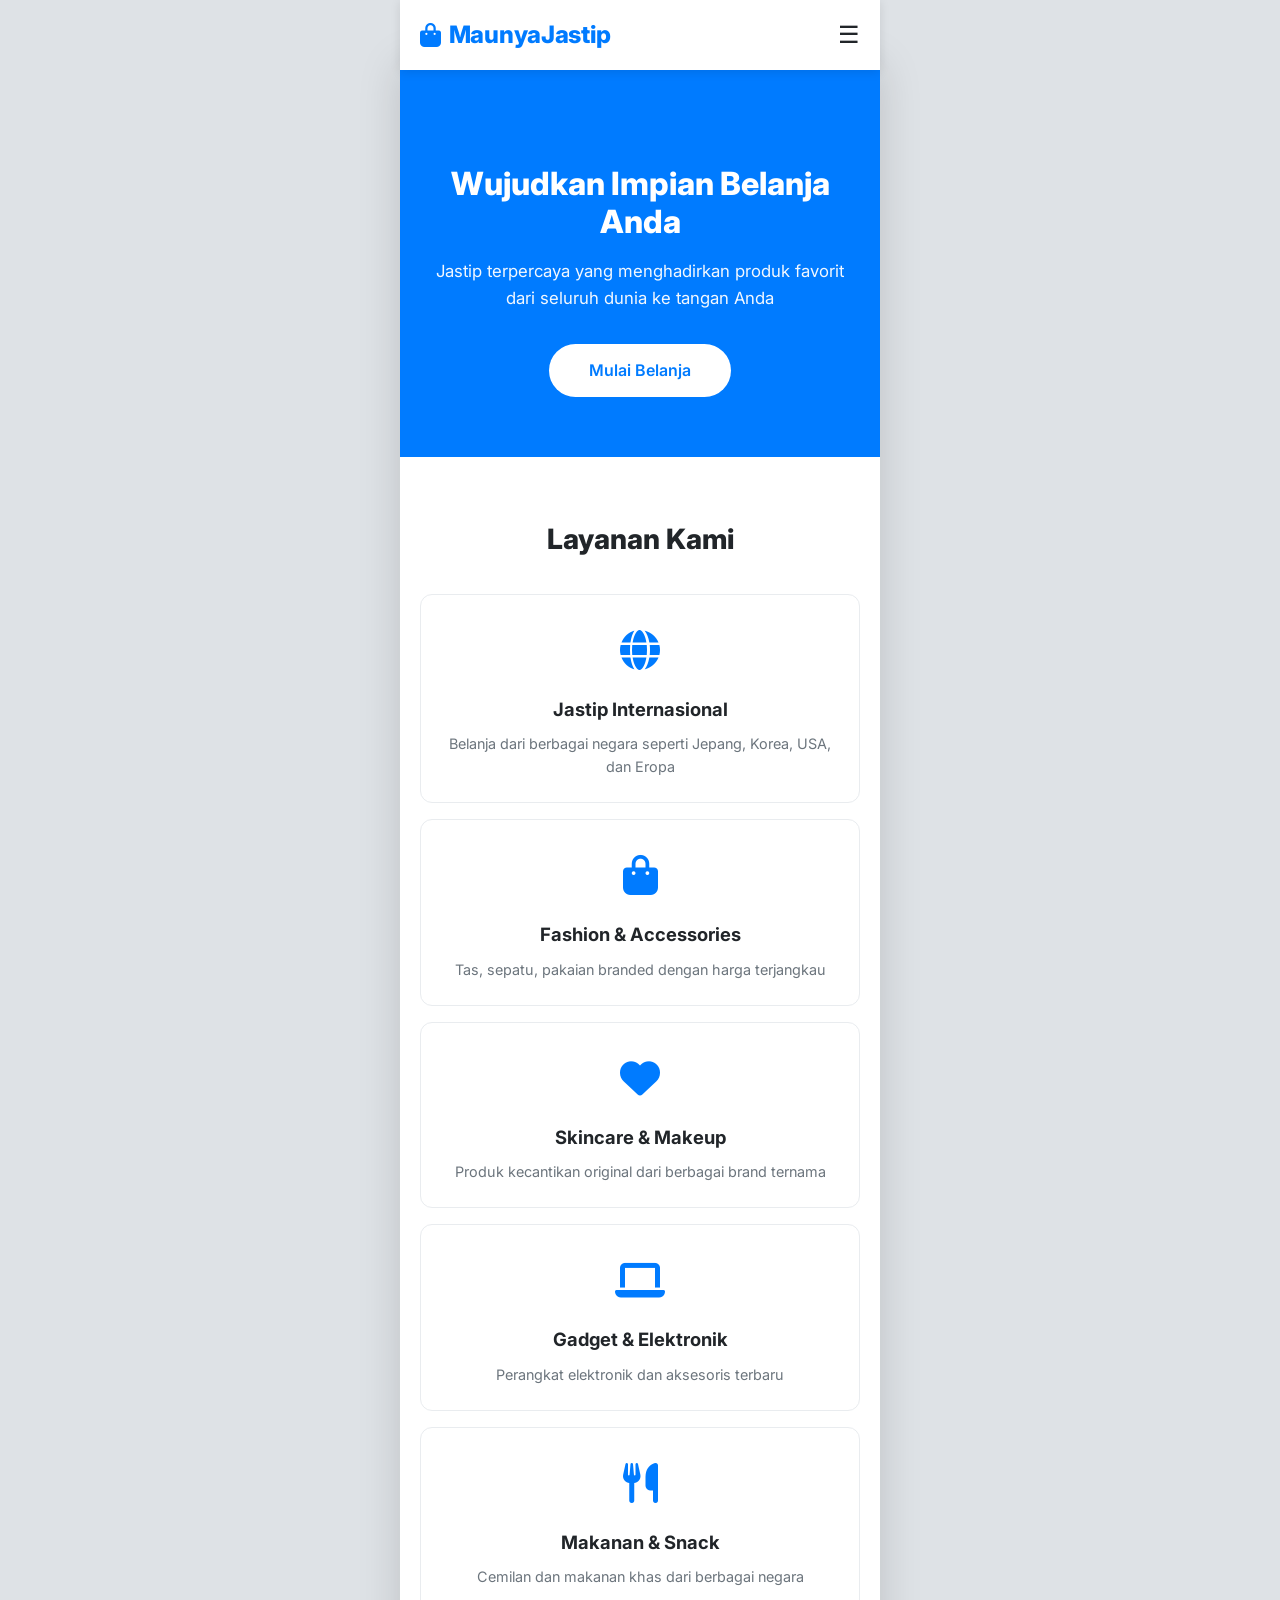
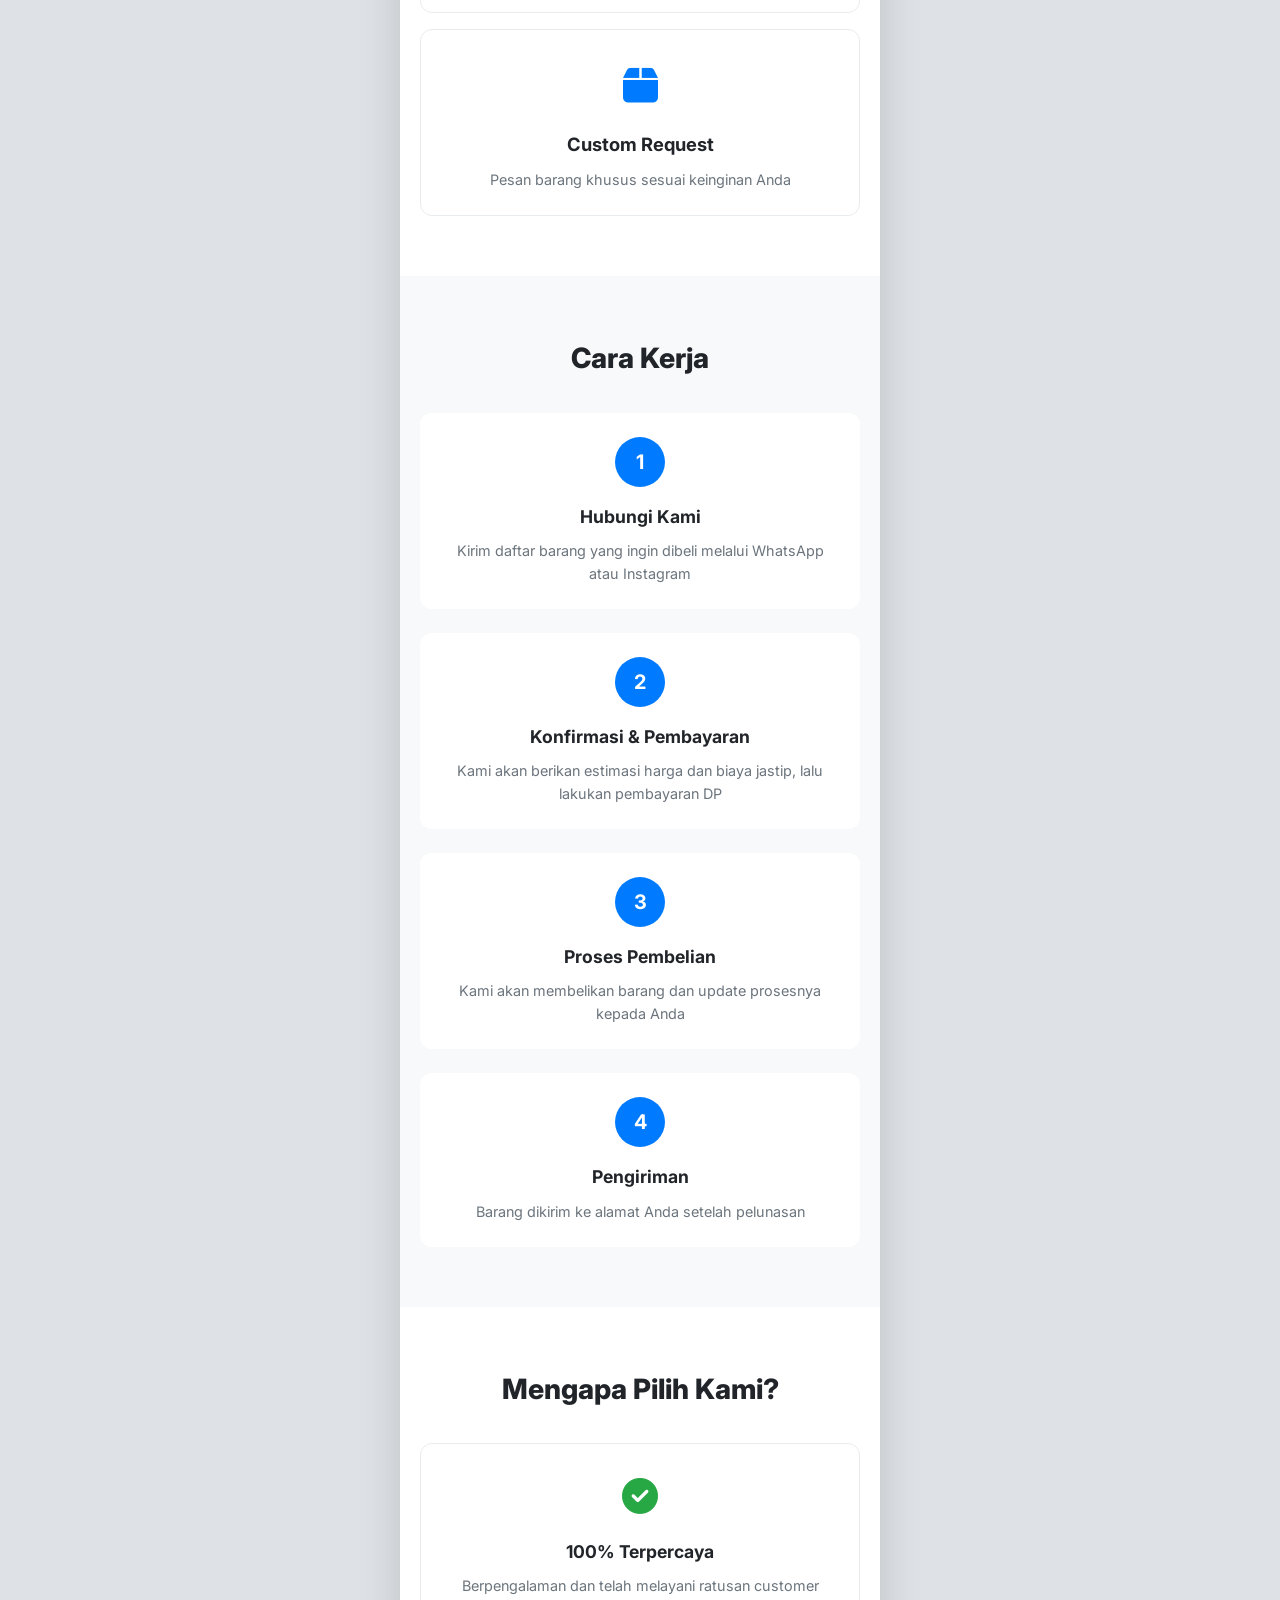
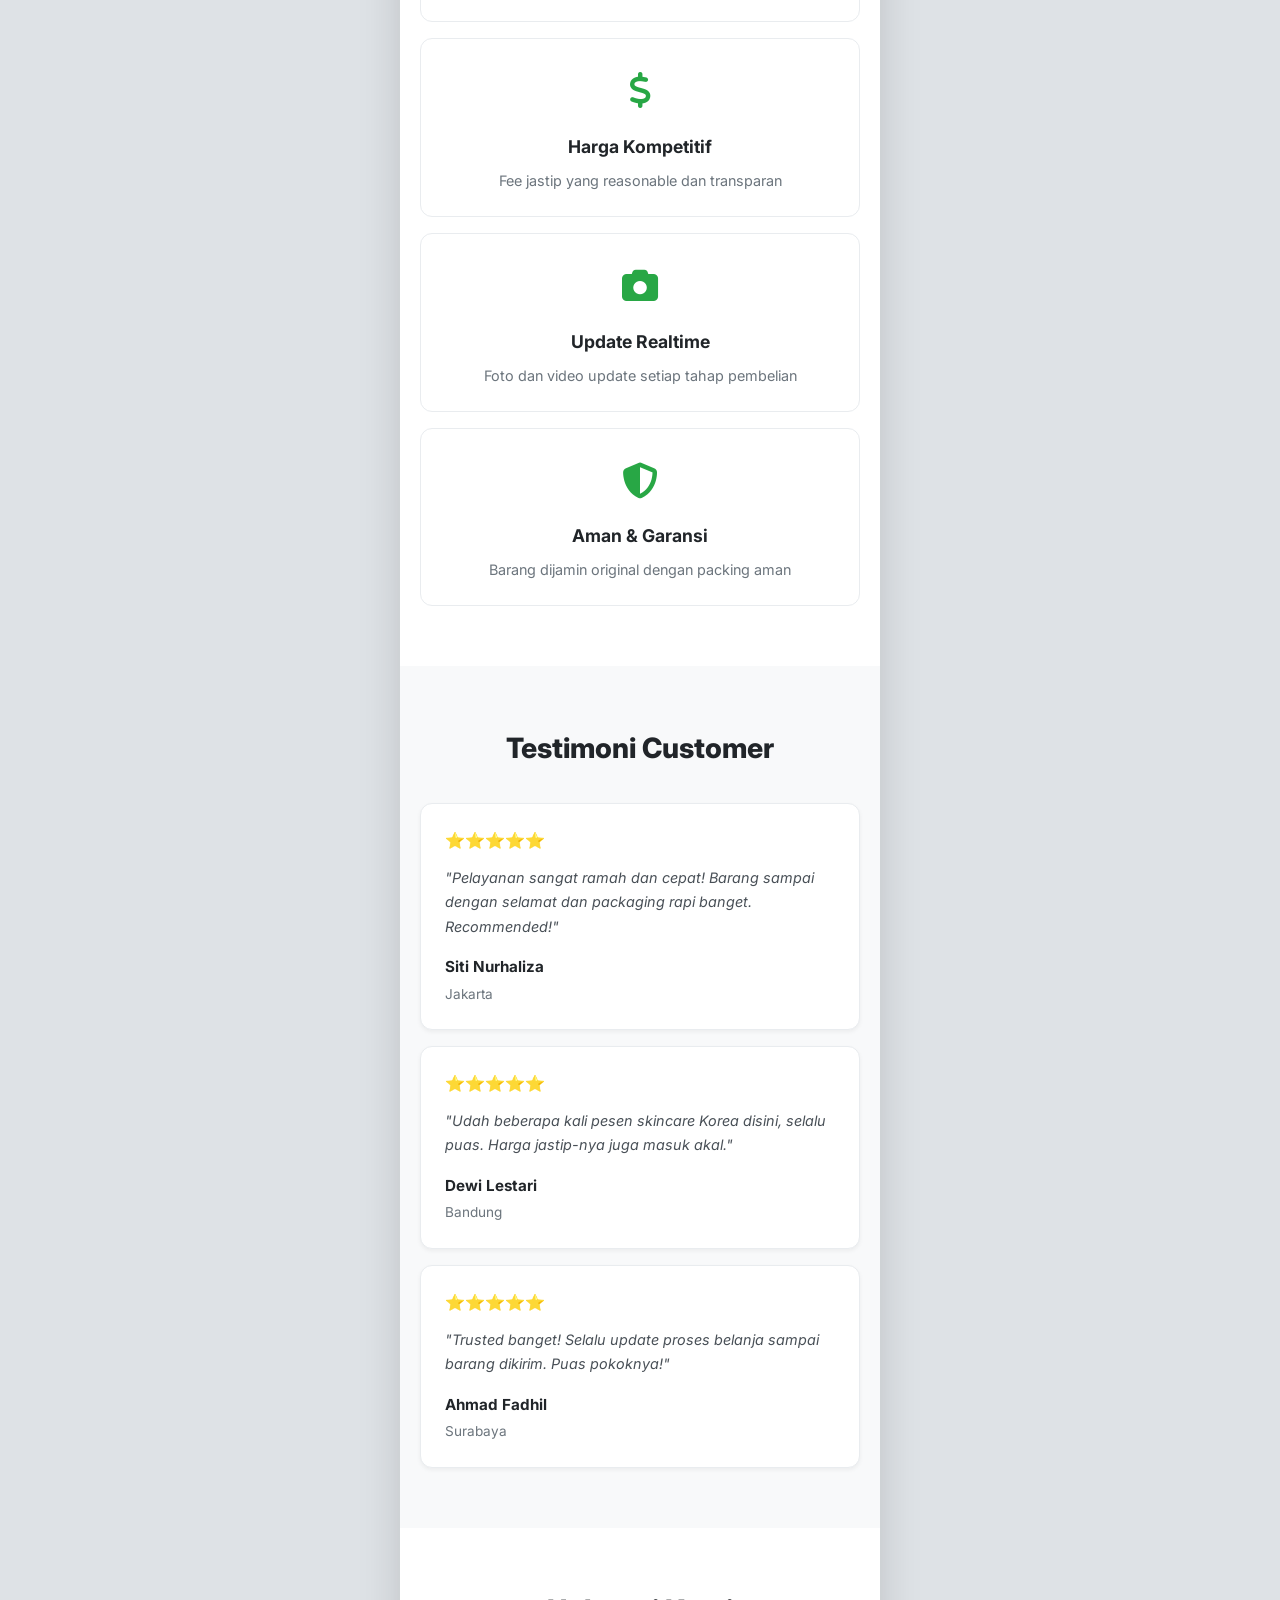
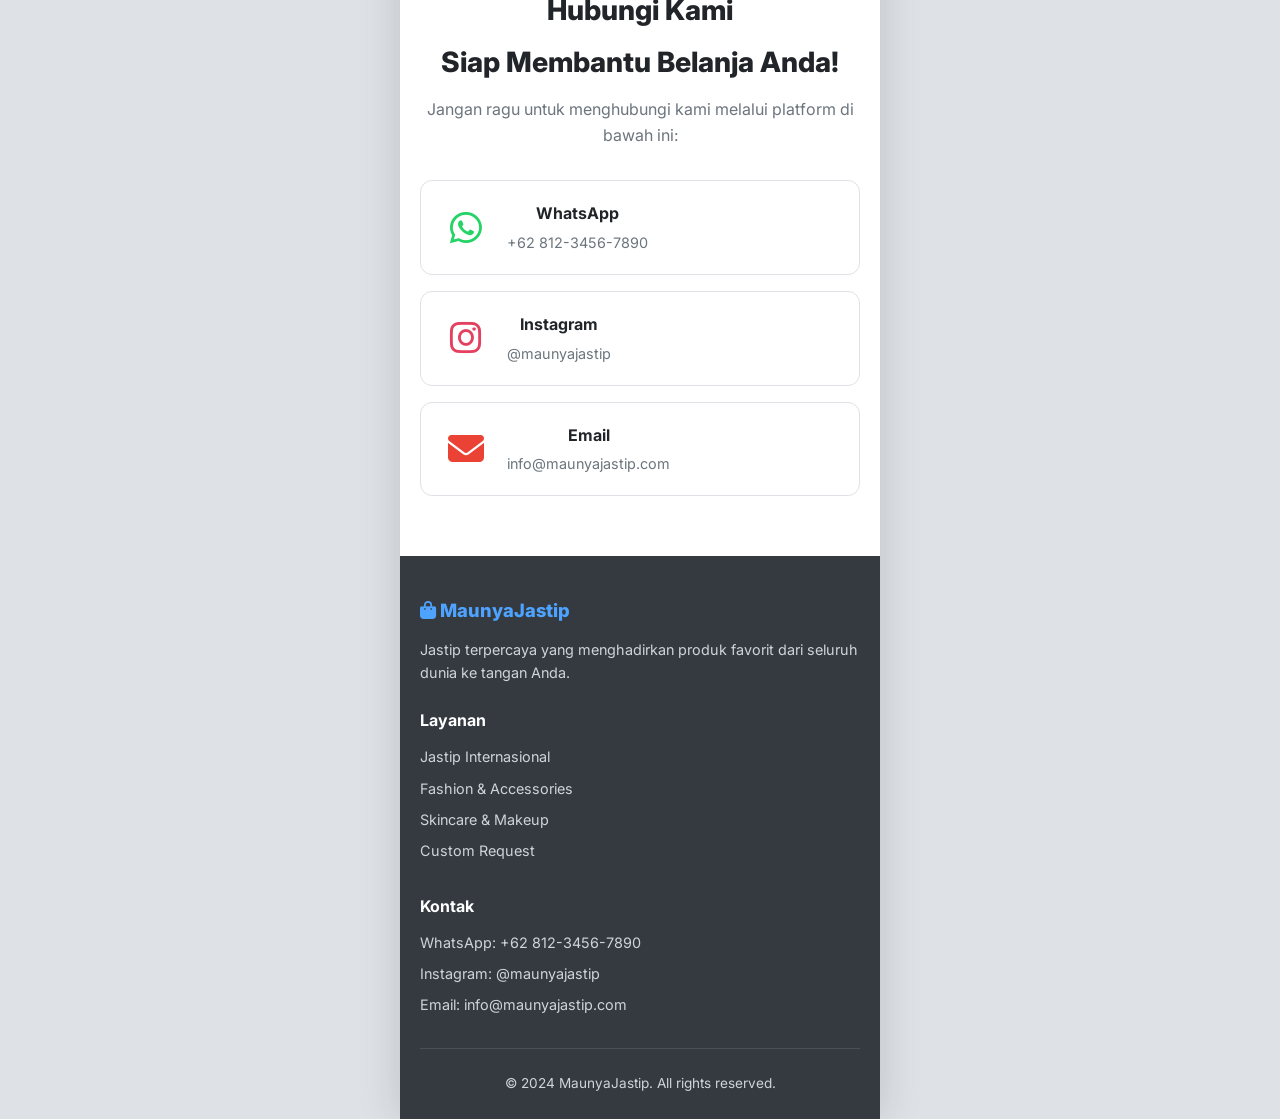
==== index.html @ d6d21805 "Add files via upload" ====
<!DOCTYPE html>
<html lang="id">
<head>
    <meta charset="UTF-8">
    <meta name="viewport" content="width=device-width, initial-scale=1.0">
    <meta name="description" content="Wujudkan Impian Belanja Anda - Jastip terpercaya dari seluruh dunia">
    <title>Jastip - Layanan Titip Belanja Terpercaya</title>
    <link rel="stylesheet" href="https://cdnjs.cloudflare.com/ajax/libs/font-awesome/6.4.0/css/all.min.css">
    <link rel="stylesheet" href="style.css">
</head>
<body>
    <div class="mobile-wrapper">
    <!-- Header -->
    <header>
        <nav class="navbar">
            <div class="container">
                <div class="logo">
                    <h1><i class="fas fa-shopping-bag"></i> MaunyaJastip</h1>
                </div>
                <ul class="nav-links">
                    <li><a href="#home">Beranda</a></li>
                    <li><a href="#layanan">Layanan</a></li>
                    <li><a href="#cara-kerja">Cara Kerja</a></li>
                    <li><a href="#testimoni">Testimoni</a></li>
                    <li><a href="#kontak">Kontak</a></li>
                </ul>
            </div>
        </nav>
    </header>

    <!-- Hero Section -->
    <section id="home" class="hero">
        <div class="container">
            <div class="hero-content">
                <h1>Wujudkan Impian Belanja Anda</h1>
                <p>Jastip terpercaya yang menghadirkan produk favorit dari seluruh dunia ke tangan Anda</p>
                <a href="#kontak" class="btn btn-primary">Mulai Belanja</a>
            </div>
        </div>
    </section>

    <!-- Layanan Section -->
    <section id="layanan" class="services">
        <div class="container">
            <h2 class="section-title">Layanan Kami</h2>
            <div class="service-grid">
                <div class="service-card">
                    <div class="icon"><i class="fas fa-globe"></i></div>
                    <h3>Jastip Internasional</h3>
                    <p>Belanja dari berbagai negara seperti Jepang, Korea, USA, dan Eropa</p>
                </div>
                <div class="service-card">
                    <div class="icon"><i class="fas fa-shopping-bag"></i></div>
                    <h3>Fashion & Accessories</h3>
                    <p>Tas, sepatu, pakaian branded dengan harga terjangkau</p>
                </div>
                <div class="service-card">
                    <div class="icon"><i class="fas fa-heart"></i></div>
                    <h3>Skincare & Makeup</h3>
                    <p>Produk kecantikan original dari berbagai brand ternama</p>
                </div>
                <div class="service-card">
                    <div class="icon"><i class="fas fa-laptop"></i></div>
                    <h3>Gadget & Elektronik</h3>
                    <p>Perangkat elektronik dan aksesoris terbaru</p>
                </div>
                <div class="service-card">
                    <div class="icon"><i class="fas fa-utensils"></i></div>
                    <h3>Makanan & Snack</h3>
                    <p>Cemilan dan makanan khas dari berbagai negara</p>
                </div>
                <div class="service-card">
                    <div class="icon"><i class="fas fa-box"></i></div>
                    <h3>Custom Request</h3>
                    <p>Pesan barang khusus sesuai keinginan Anda</p>
                </div>
            </div>
        </div>
    </section>

    <!-- Cara Kerja Section -->
    <section id="cara-kerja" class="how-it-works">
        <div class="container">
            <h2 class="section-title">Cara Kerja</h2>
            <div class="steps">
                <div class="step">
                    <div class="step-number">1</div>
                    <h3>Hubungi Kami</h3>
                    <p>Kirim daftar barang yang ingin dibeli melalui WhatsApp atau Instagram</p>
                </div>
                <div class="step">
                    <div class="step-number">2</div>
                    <h3>Konfirmasi & Pembayaran</h3>
                    <p>Kami akan berikan estimasi harga dan biaya jastip, lalu lakukan pembayaran DP</p>
                </div>
                <div class="step">
                    <div class="step-number">3</div>
                    <h3>Proses Pembelian</h3>
                    <p>Kami akan membelikan barang dan update prosesnya kepada Anda</p>
                </div>
                <div class="step">
                    <div class="step-number">4</div>
                    <h3>Pengiriman</h3>
                    <p>Barang dikirim ke alamat Anda setelah pelunasan</p>
                </div>
            </div>
        </div>
    </section>

    <!-- Keunggulan Section -->
    <section class="advantages">
        <div class="container">
            <h2 class="section-title">Mengapa Pilih Kami?</h2>
            <div class="advantage-grid">
                <div class="advantage-item">
                    <div class="icon"><i class="fas fa-check-circle"></i></div>
                    <h3>100% Terpercaya</h3>
                    <p>Berpengalaman dan telah melayani ratusan customer</p>
                </div>
                <div class="advantage-item">
                    <div class="icon"><i class="fas fa-dollar-sign"></i></div>
                    <h3>Harga Kompetitif</h3>
                    <p>Fee jastip yang reasonable dan transparan</p>
                </div>
                <div class="advantage-item">
                    <div class="icon"><i class="fas fa-camera"></i></div>
                    <h3>Update Realtime</h3>
                    <p>Foto dan video update setiap tahap pembelian</p>
                </div>
                <div class="advantage-item">
                    <div class="icon"><i class="fas fa-shield-alt"></i></div>
                    <h3>Aman & Garansi</h3>
                    <p>Barang dijamin original dengan packing aman</p>
                </div>
            </div>
        </div>
    </section>

    <!-- Testimoni Section -->
    <section id="testimoni" class="testimonials">
        <div class="container">
            <h2 class="section-title">Testimoni Customer</h2>
            <div class="testimonial-grid">
                <div class="testimonial-card">
                    <div class="stars">⭐⭐⭐⭐⭐</div>
                    <p>"Pelayanan sangat ramah dan cepat! Barang sampai dengan selamat dan packaging rapi banget. Recommended!"</p>
                    <div class="customer">
                        <strong>Siti Nurhaliza</strong>
                        <span>Jakarta</span>
                    </div>
                </div>
                <div class="testimonial-card">
                    <div class="stars">⭐⭐⭐⭐⭐</div>
                    <p>"Udah beberapa kali pesen skincare Korea disini, selalu puas. Harga jastip-nya juga masuk akal."</p>
                    <div class="customer">
                        <strong>Dewi Lestari</strong>
                        <span>Bandung</span>
                    </div>
                </div>
                <div class="testimonial-card">
                    <div class="stars">⭐⭐⭐⭐⭐</div>
                    <p>"Trusted banget! Selalu update proses belanja sampai barang dikirim. Puas pokoknya!"</p>
                    <div class="customer">
                        <strong>Ahmad Fadhil</strong>
                        <span>Surabaya</span>
                    </div>
                </div>
            </div>
        </div>
    </section>

    <!-- Kontak Section -->
    <section id="kontak" class="contact">
        <div class="container">
            <h2 class="section-title">Hubungi Kami</h2>
            <div class="contact-content">
                <div class="contact-info">
                    <h3>Siap Membantu Belanja Anda!</h3>
                    <p>Jangan ragu untuk menghubungi kami melalui platform di bawah ini:</p>
                    <div class="contact-methods">
                        <a href="https://wa.me/6281234567890" class="contact-btn whatsapp" target="_blank">
                            <span class="icon"><i class="fab fa-whatsapp"></i></span>
                            <div>
                                <strong>WhatsApp</strong>
                                <p>+62 812-3456-7890</p>
                            </div>
                        </a>
                        <a href="https://instagram.com/maunyajastip" class="contact-btn instagram" target="_blank">
                            <span class="icon"><i class="fab fa-instagram"></i></span>
                            <div>
                                <strong>Instagram</strong>
                                <p>@maunyajastip</p>
                            </div>
                        </a>
                        <a href="mailto:info@maunyajastip.com" class="contact-btn email">
                            <span class="icon"><i class="fas fa-envelope"></i></span>
                            <div>
                                <strong>Email</strong>
                                <p>info@maunyajastip.com</p>
                            </div>
                        </a>
                    </div>
                </div>
            </div>
        </div>
    </section>

    <!-- Footer -->
    <footer>
        <div class="container">
            <div class="footer-content">
                <div class="footer-section">
                    <h3><i class="fas fa-shopping-bag"></i> MaunyaJastip</h3>
                    <p>Jastip terpercaya yang menghadirkan produk favorit dari seluruh dunia ke tangan Anda.</p>
                </div>
                <div class="footer-section">
                    <h4>Layanan</h4>
                    <ul>
                        <li>Jastip Internasional</li>
                        <li>Fashion & Accessories</li>
                        <li>Skincare & Makeup</li>
                        <li>Custom Request</li>
                    </ul>
                </div>
                <div class="footer-section">
                    <h4>Kontak</h4>
                    <ul>
                        <li>WhatsApp: +62 812-3456-7890</li>
                        <li>Instagram: @maunyajastip</li>
                        <li>Email: info@maunyajastip.com</li>
                    </ul>
                </div>
            </div>
            <div class="footer-bottom">
                <p>&copy; 2024 MaunyaJastip. All rights reserved.</p>
            </div>
        </div>
    </footer>

    </div><!-- End mobile-wrapper -->
    
    <script src="script.js"></script>
</body>
</html>
---- style.css ----
@import url('https://fonts.googleapis.com/css2?family=Inter:wght@400;500;600;700;800&display=swap');

* {
    margin: 0;
    padding: 0;
    box-sizing: border-box;
}

:root {
    --primary-color: #007bff;
    --primary-dark: #0056b3;
    --primary-light: #4da3ff;
    --secondary-color: #28a745;
    --accent-orange: #fd7e14;
    --accent-purple: #6f42c1;
    --dark-color: #212529;
    --dark-light: #495057;
    --light-color: #f8f9fa;
    --white: #ffffff;
    --gray-100: #f8f9fa;
    --gray-200: #e9ecef;
    --gray-300: #dee2e6;
    --gray-400: #ced4da;
    --gray-600: #6c757d;
    --gray-700: #495057;
    --gray-800: #343a40;
    --border-radius: 12px;
    --border-radius-lg: 16px;
    --shadow-sm: 0 2px 4px rgba(0, 0, 0, 0.05);
    --shadow-md: 0 4px 8px rgba(0, 0, 0, 0.08);
    --shadow-lg: 0 8px 16px rgba(0, 0, 0, 0.1);
    --mobile-max-width: 480px;
}

body {
    font-family: 'Inter', -apple-system, BlinkMacSystemFont, 'Segoe UI', sans-serif;
    line-height: 1.6;
    color: var(--dark-color);
    background: var(--gray-200);
    overflow-x: hidden;
}

/* Mobile-only container wrapper */
.mobile-wrapper {
    max-width: var(--mobile-max-width);
    margin: 0 auto;
    background: var(--white);
    min-height: 100vh;
    box-shadow: 0 0 30px rgba(0, 0, 0, 0.1);
}

.container {
    max-width: 100%;
    margin: 0 auto;
    padding: 0 20px;
}

/* Navbar */
.navbar {
    background: var(--white);
    box-shadow: 0 2px 8px rgba(0, 0, 0, 0.06);
    position: fixed;
    width: 100%;
    max-width: var(--mobile-max-width);
    top: 0;
    z-index: 1000;
    left: 50%;
    transform: translateX(-50%);
}

.navbar .container {
    display: flex;
    justify-content: space-between;
    align-items: center;
    padding: 1rem 20px;
}

.logo h1 {
    color: var(--primary-color);
    font-size: 1.5rem;
    font-weight: 800;
    letter-spacing: -0.3px;
    display: flex;
    align-items: center;
    gap: 0.5rem;
}

.logo i {
    color: var(--primary-color);
}

.nav-links {
    display: none;
}

/* Hero Section */
.hero {
    background: var(--primary-color);
    color: var(--white);
    padding: 100px 0 60px;
    text-align: center;
    margin-top: 65px;
}

.hero-content h1 {
    font-size: 2rem;
    font-weight: 800;
    margin-bottom: 1rem;
    line-height: 1.2;
    padding: 0 10px;
}

.hero-content p {
    font-size: 1.05rem;
    margin-bottom: 2rem;
    opacity: 0.95;
    font-weight: 400;
    padding: 0 10px;
}

.btn {
    display: inline-block;
    padding: 14px 40px;
    text-decoration: none;
    border-radius: 50px;
    font-weight: 600;
    font-size: 1rem;
    transition: all 0.2s ease;
}

.btn-primary {
    background: var(--white);
    color: var(--primary-color);
}

.btn-primary:hover {
    transform: translateY(-2px);
    box-shadow: 0 8px 20px rgba(0, 0, 0, 0.15);
}

/* Services Section */
.services {
    padding: 60px 0;
    background: var(--white);
}

.section-title {
    text-align: center;
    font-size: 1.75rem;
    font-weight: 800;
    margin-bottom: 0.5rem;
    color: var(--dark-color);
}

.service-grid {
    display: grid;
    grid-template-columns: 1fr;
    gap: 1rem;
    margin-top: 2rem;
}

.service-card {
    background: var(--white);
    padding: 1.5rem;
    border-radius: var(--border-radius);
    text-align: center;
    transition: all 0.2s ease;
    border: 1px solid var(--gray-200);
}

.service-card:active {
    transform: scale(0.98);
    box-shadow: var(--shadow-md);
}

.service-card .icon {
    font-size: 2.5rem;
    margin-bottom: 0.75rem;
    color: var(--primary-color);
}

.service-card h3 {
    color: var(--dark-color);
    margin-bottom: 0.5rem;
    font-size: 1.15rem;
    font-weight: 700;
}

.service-card p {
    color: var(--gray-600);
    line-height: 1.6;
    font-size: 0.9rem;
}

/* How It Works */
.how-it-works {
    padding: 60px 0;
    background: var(--gray-100);
}

.steps {
    display: grid;
    grid-template-columns: 1fr;
    gap: 1.5rem;
    margin-top: 2rem;
}

.step {
    text-align: center;
    padding: 1.5rem;
    background: var(--white);
    border-radius: var(--border-radius);
}

.step-number {
    width: 50px;
    height: 50px;
    background: var(--primary-color);
    color: var(--white);
    border-radius: 50%;
    display: flex;
    align-items: center;
    justify-content: center;
    font-size: 1.25rem;
    font-weight: 700;
    margin: 0 auto 1rem;
}

.step h3 {
    margin-bottom: 0.5rem;
    color: var(--dark-color);
    font-size: 1.1rem;
    font-weight: 700;
}

.step p {
    color: var(--gray-600);
    line-height: 1.6;
    font-size: 0.9rem;
}

/* Advantages */
.advantages {
    padding: 60px 0;
    background: var(--white);
}

.advantage-grid {
    display: grid;
    grid-template-columns: 1fr;
    gap: 1rem;
    margin-top: 2rem;
}

.advantage-item {
    background: var(--white);
    padding: 1.5rem;
    border-radius: var(--border-radius);
    text-align: center;
    border: 1px solid var(--gray-200);
    transition: all 0.2s ease;
}

.advantage-item:active {
    transform: scale(0.98);
}

.advantage-item .icon {
    font-size: 2.25rem;
    margin-bottom: 0.75rem;
    color: var(--secondary-color);
}

.advantage-item h3 {
    margin-bottom: 0.5rem;
    color: var(--dark-color);
    font-size: 1.1rem;
    font-weight: 700;
}

.advantage-item p {
    color: var(--gray-600);
    line-height: 1.6;
    font-size: 0.9rem;
}

/* Testimonials */
.testimonials {
    padding: 60px 0;
    background: var(--gray-100);
}

.testimonial-grid {
    display: grid;
    grid-template-columns: 1fr;
    gap: 1rem;
    margin-top: 2rem;
}

.testimonial-card {
    background: var(--white);
    padding: 1.5rem;
    border-radius: var(--border-radius);
    box-shadow: var(--shadow-sm);
    border: 1px solid var(--gray-200);
}

.testimonial-card .stars {
    font-size: 1rem;
    margin-bottom: 0.75rem;
    color: #ffc107;
}

.testimonial-card p {
    color: var(--gray-700);
    font-style: italic;
    margin-bottom: 1rem;
    line-height: 1.7;
    font-size: 0.9rem;
}

.customer {
    display: flex;
    flex-direction: column;
}

.customer strong {
    color: var(--dark-color);
    margin-bottom: 0.25rem;
    font-weight: 700;
    font-size: 0.95rem;
}

.customer span {
    color: var(--gray-600);
    font-size: 0.85rem;
}

/* Contact */
.contact {
    padding: 60px 0;
    background: var(--white);
}

.contact-content {
    max-width: 100%;
    margin: 0 auto;
    text-align: center;
}

.contact-info h3 {
    font-size: 1.75rem;
    margin-bottom: 0.75rem;
    color: var(--dark-color);
    font-weight: 800;
}

.contact-info p {
    color: var(--gray-600);
    margin-bottom: 2rem;
    font-size: 1rem;
}

.contact-methods {
    display: flex;
    flex-direction: column;
    gap: 1rem;
}

.contact-btn {
    display: flex;
    align-items: center;
    gap: 1rem;
    padding: 1.25rem;
    background: var(--white);
    border-radius: var(--border-radius);
    text-decoration: none;
    transition: all 0.2s ease;
    color: var(--dark-color);
    border: 1px solid var(--gray-300);
}

.contact-btn:active {
    transform: scale(0.98);
}

.contact-btn .icon {
    font-size: 2.25rem;
    width: 50px;
    display: flex;
    align-items: center;
    justify-content: center;
}

.contact-btn strong {
    display: block;
    font-size: 1rem;
    margin-bottom: 0.25rem;
    font-weight: 700;
}

.contact-btn p {
    margin: 0;
    color: var(--gray-600);
    font-size: 0.9rem;
}

.whatsapp .icon {
    color: #25D366;
}

.instagram .icon {
    color: #E4405F;
}

.email .icon {
    color: #ea4335;
}

/* Footer */
footer {
    background: var(--gray-800);
    color: var(--white);
    padding: 2.5rem 0 1.5rem;
}

.footer-content {
    display: grid;
    grid-template-columns: 1fr;
    gap: 1.5rem;
    margin-bottom: 1.5rem;
}

.footer-section h3 {
    color: var(--primary-light);
    margin-bottom: 0.75rem;
    font-weight: 800;
    font-size: 1.15rem;
}

.footer-section h4 {
    margin-bottom: 0.75rem;
    font-weight: 700;
    font-size: 1rem;
}

.footer-section p {
    color: var(--gray-400);
    line-height: 1.6;
    font-size: 0.9rem;
}

.footer-section ul {
    list-style: none;
}

.footer-section ul li {
    margin-bottom: 0.5rem;
    color: var(--gray-400);
    font-size: 0.9rem;
}

.footer-bottom {
    text-align: center;
    padding-top: 1.5rem;
    border-top: 1px solid var(--gray-700);
    color: var(--gray-400);
    font-size: 0.85rem;
}

/* Smooth Scrolling */
html {
    scroll-behavior: smooth;
}

/* Selection Color */
::selection {
    background: var(--primary-color);
    color: var(--white);
}

/* Desktop view - show empty sides */
@media (min-width: 481px) {
    body {
        background: var(--gray-300);
    }
    
    .mobile-wrapper {
        box-shadow: 0 0 40px rgba(0, 0, 0, 0.15);
    }
}
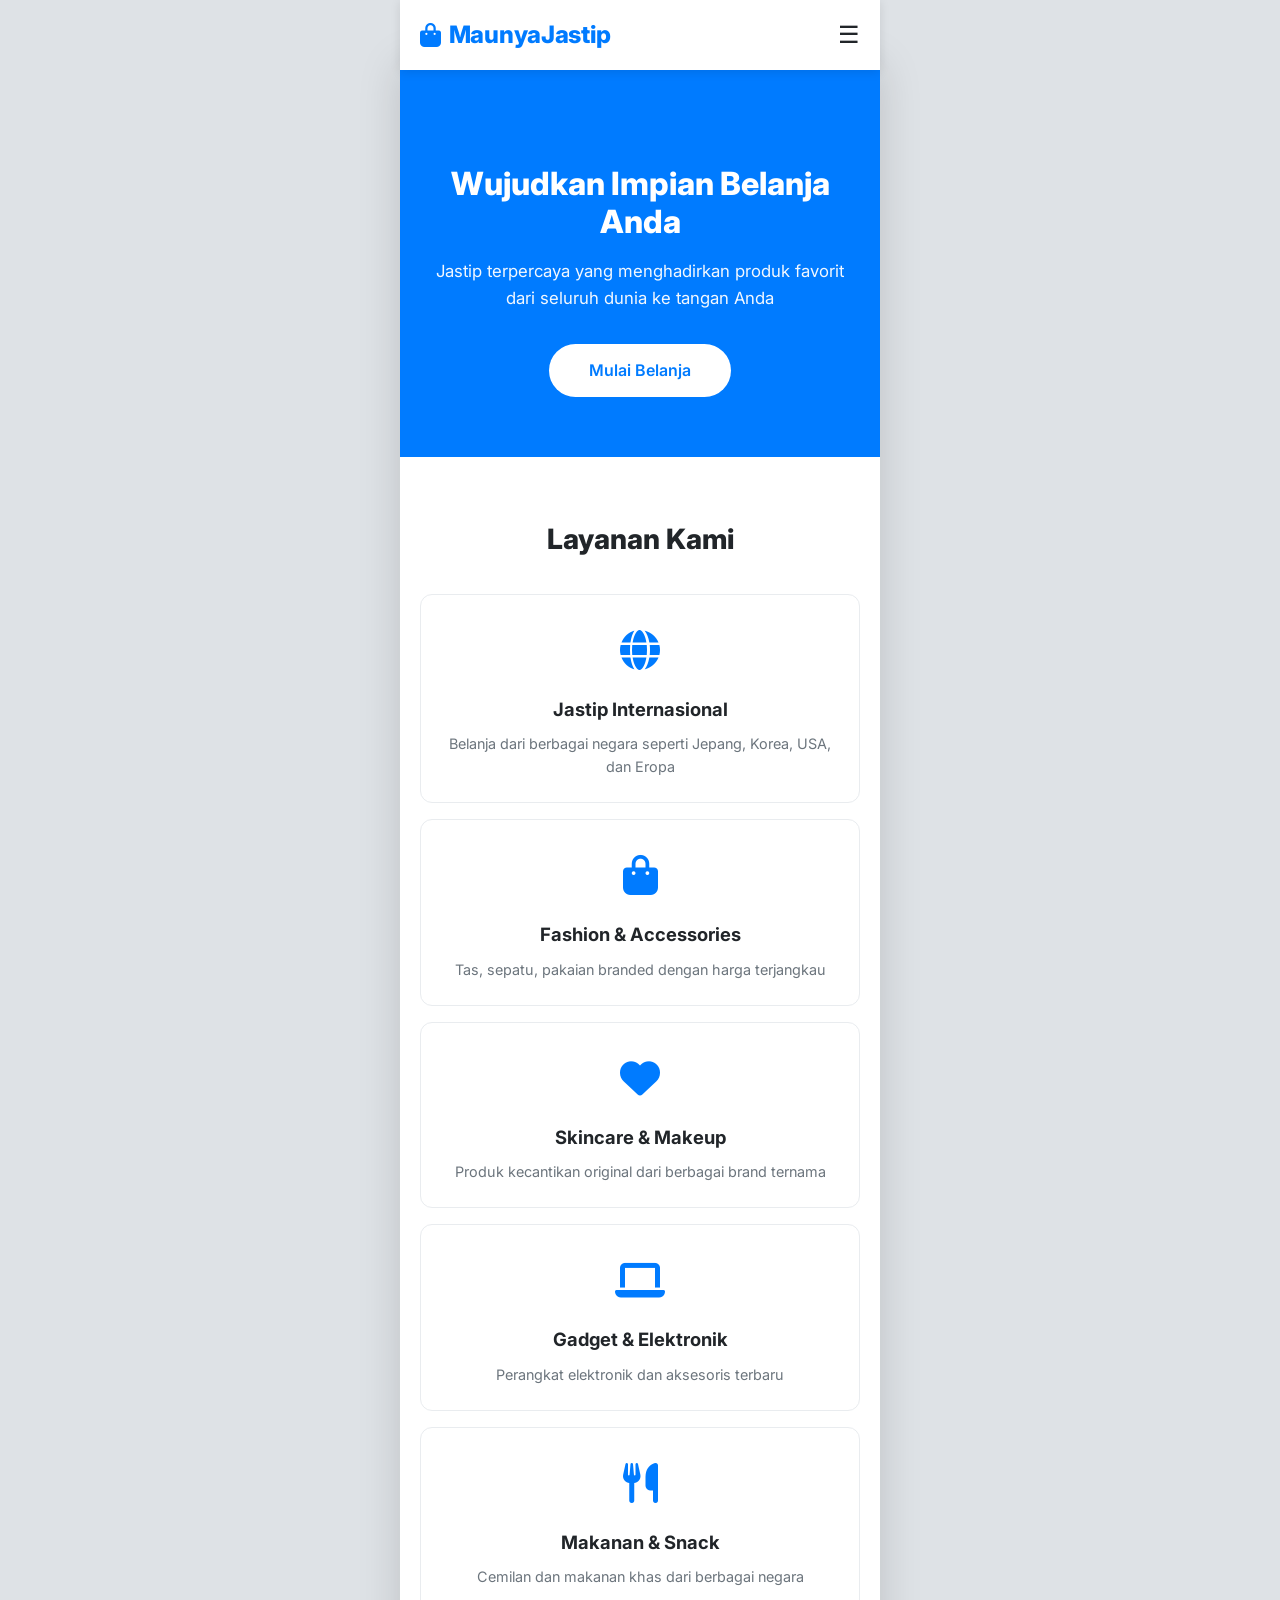
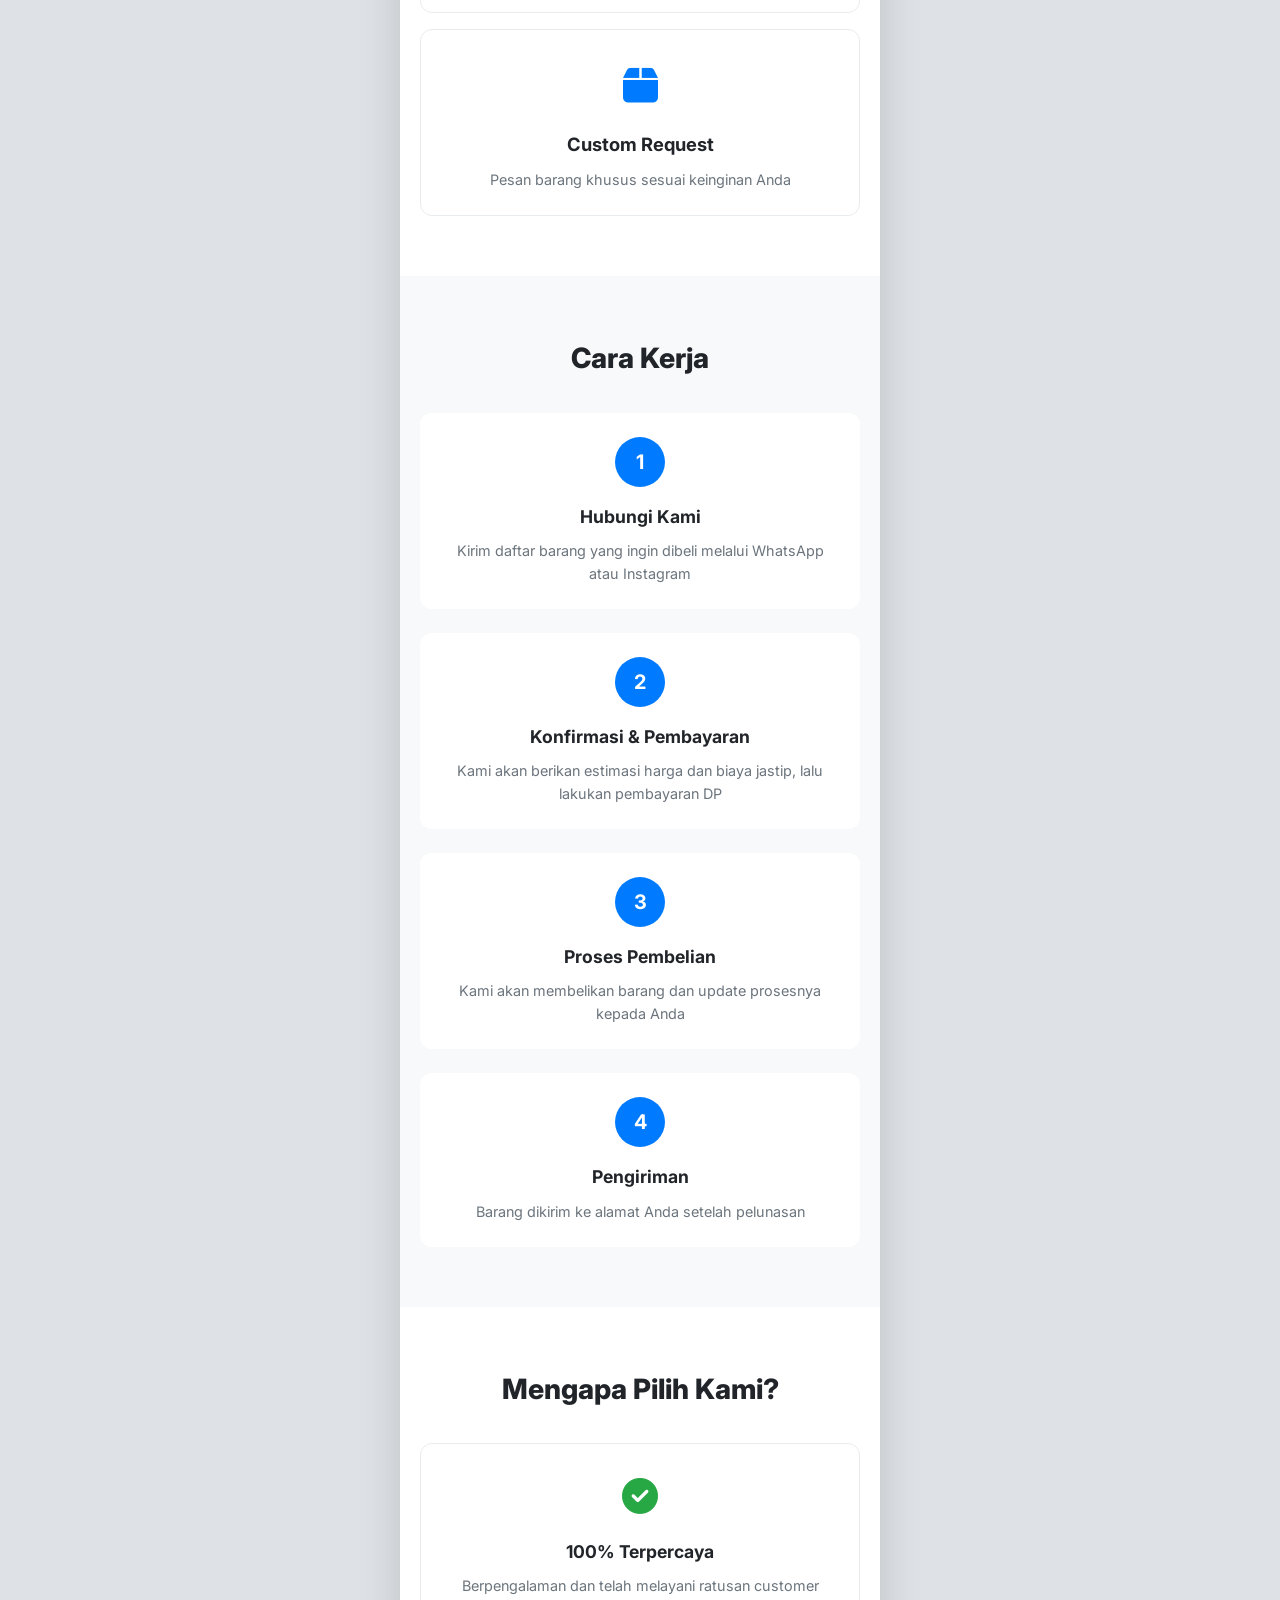
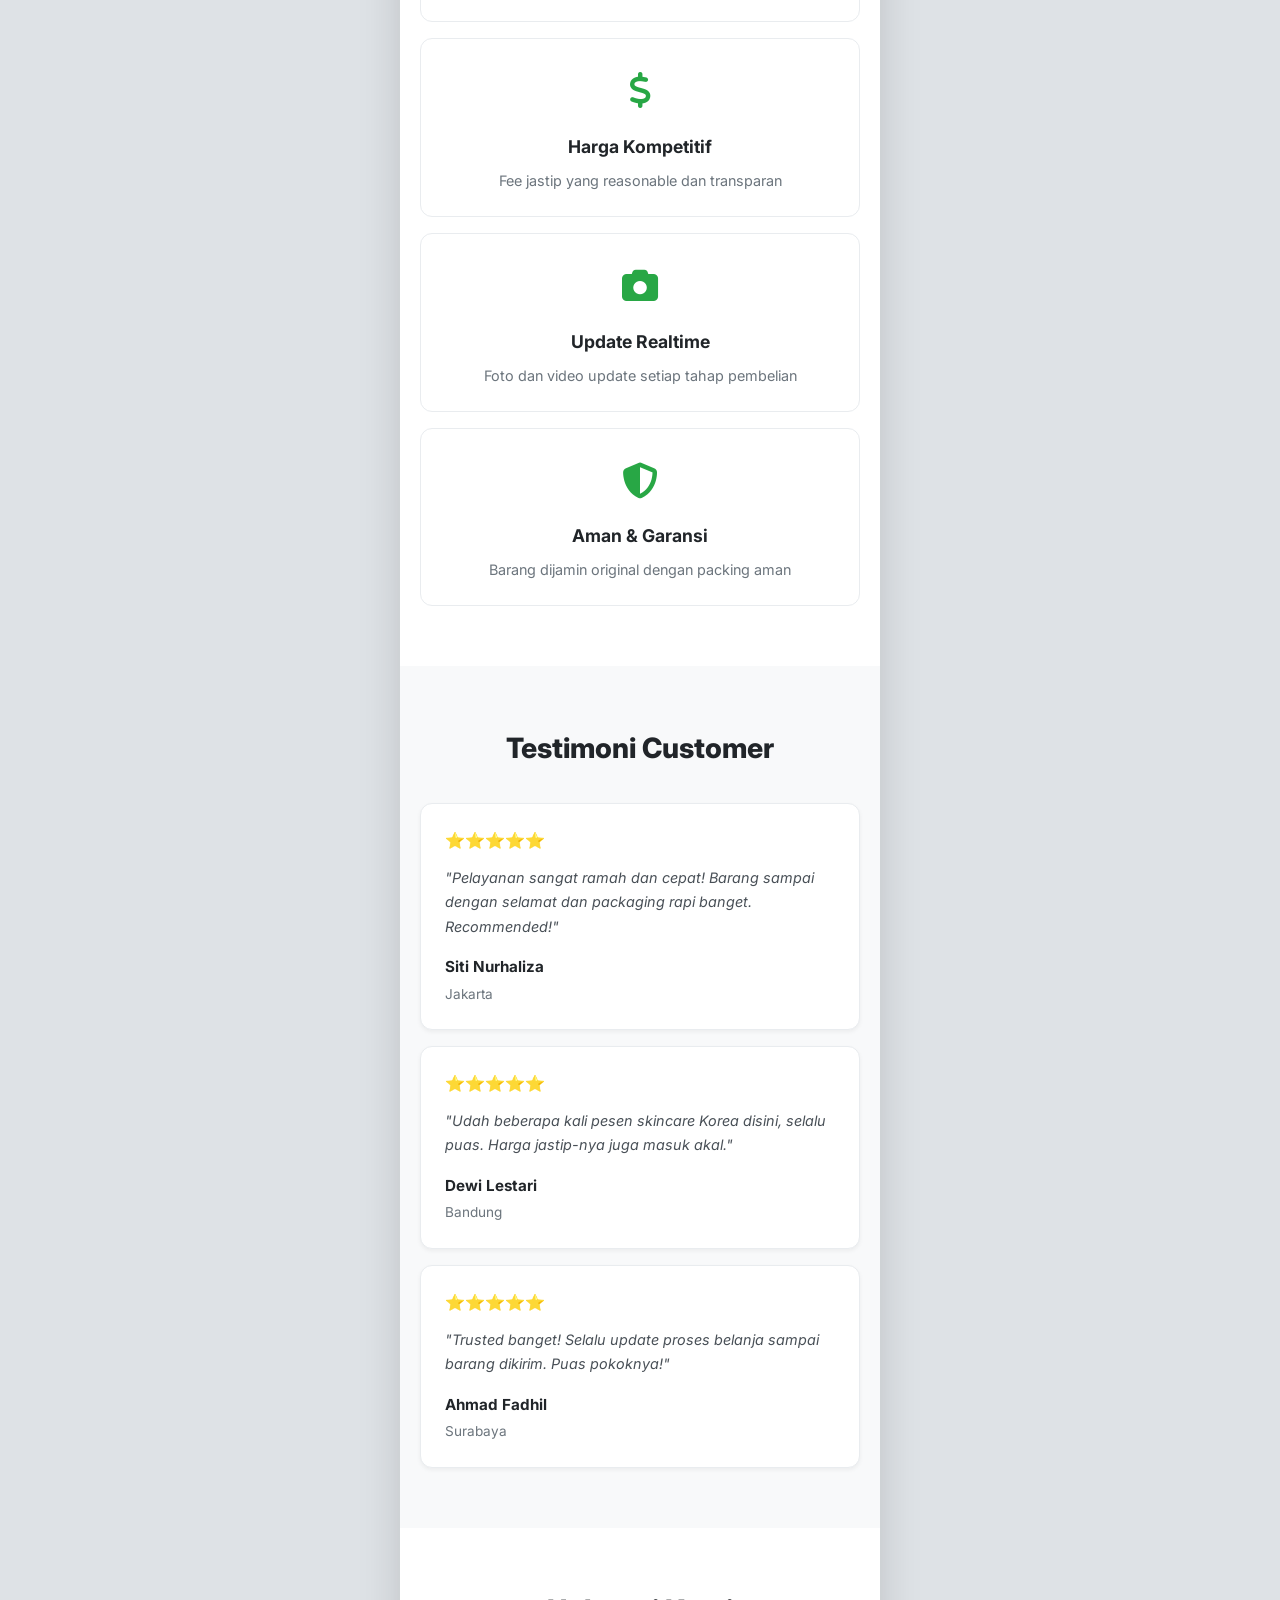
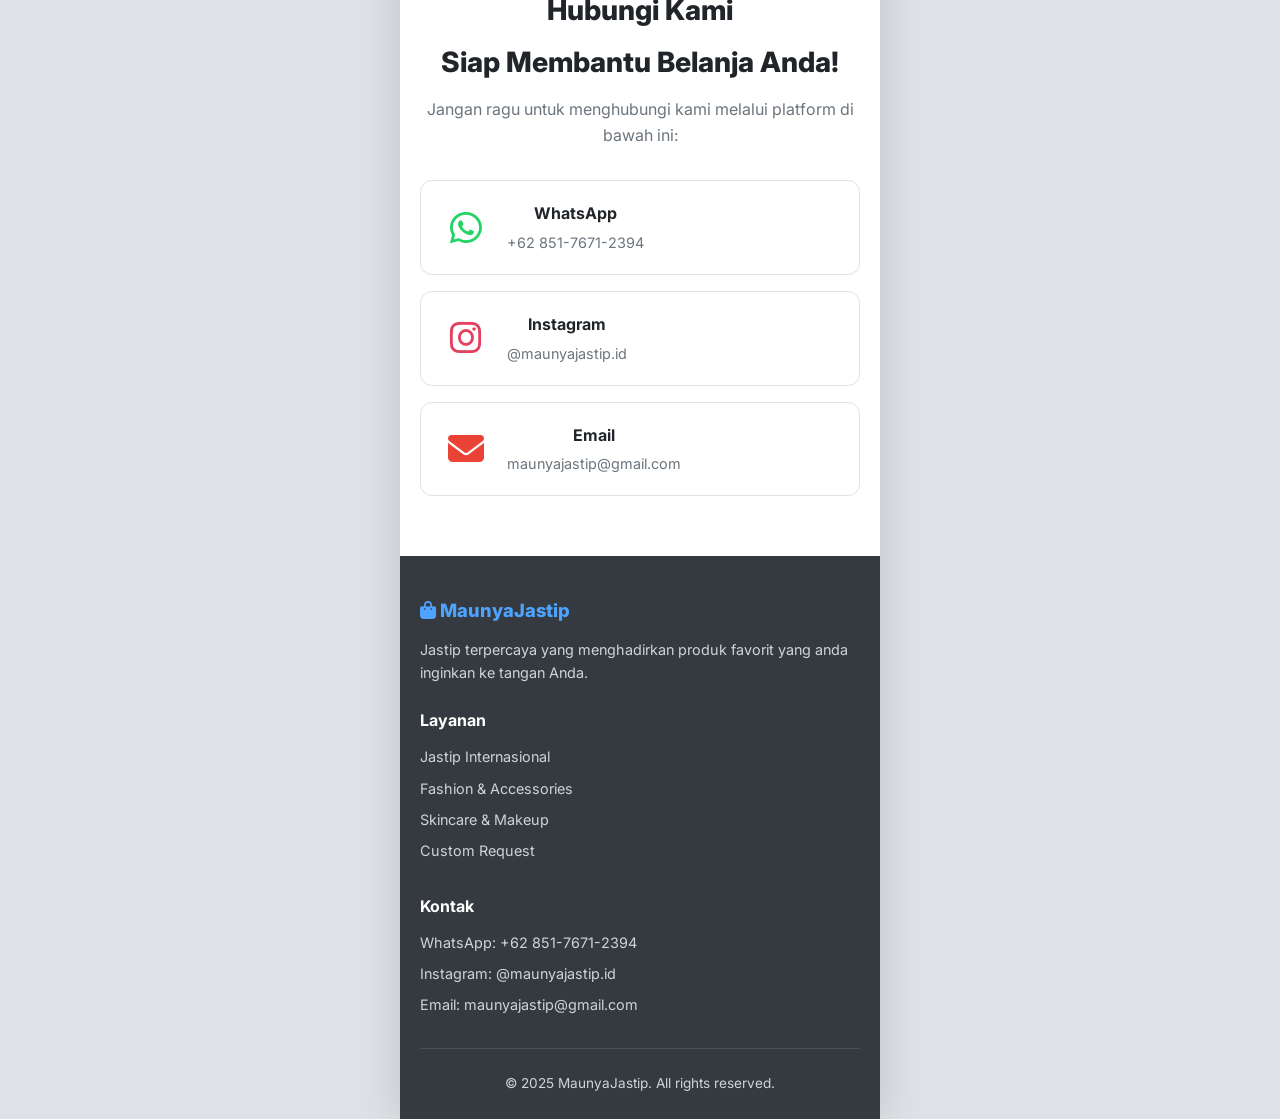
==== commit 160e8722: "Add files via upload" ====
--- a/index.html
+++ b/index.html
@@ -1,5 +1,6 @@
 <!DOCTYPE html>
 <html lang="id">
+
 <head>
     <meta charset="UTF-8">
     <meta name="viewport" content="width=device-width, initial-scale=1.0">
@@ -8,237 +9,242 @@
     <link rel="stylesheet" href="https://cdnjs.cloudflare.com/ajax/libs/font-awesome/6.4.0/css/all.min.css">
     <link rel="stylesheet" href="style.css">
 </head>
+
 <body>
     <div class="mobile-wrapper">
-    <!-- Header -->
-    <header>
-        <nav class="navbar">
-            <div class="container">
-                <div class="logo">
-                    <h1><i class="fas fa-shopping-bag"></i> MaunyaJastip</h1>
-                </div>
-                <ul class="nav-links">
-                    <li><a href="#home">Beranda</a></li>
-                    <li><a href="#layanan">Layanan</a></li>
-                    <li><a href="#cara-kerja">Cara Kerja</a></li>
-                    <li><a href="#testimoni">Testimoni</a></li>
-                    <li><a href="#kontak">Kontak</a></li>
-                </ul>
-            </div>
-        </nav>
-    </header>
-
-    <!-- Hero Section -->
-    <section id="home" class="hero">
-        <div class="container">
-            <div class="hero-content">
-                <h1>Wujudkan Impian Belanja Anda</h1>
-                <p>Jastip terpercaya yang menghadirkan produk favorit dari seluruh dunia ke tangan Anda</p>
-                <a href="#kontak" class="btn btn-primary">Mulai Belanja</a>
-            </div>
-        </div>
-    </section>
-
-    <!-- Layanan Section -->
-    <section id="layanan" class="services">
-        <div class="container">
-            <h2 class="section-title">Layanan Kami</h2>
-            <div class="service-grid">
-                <div class="service-card">
-                    <div class="icon"><i class="fas fa-globe"></i></div>
-                    <h3>Jastip Internasional</h3>
-                    <p>Belanja dari berbagai negara seperti Jepang, Korea, USA, dan Eropa</p>
-                </div>
-                <div class="service-card">
-                    <div class="icon"><i class="fas fa-shopping-bag"></i></div>
-                    <h3>Fashion & Accessories</h3>
-                    <p>Tas, sepatu, pakaian branded dengan harga terjangkau</p>
-                </div>
-                <div class="service-card">
-                    <div class="icon"><i class="fas fa-heart"></i></div>
-                    <h3>Skincare & Makeup</h3>
-                    <p>Produk kecantikan original dari berbagai brand ternama</p>
-                </div>
-                <div class="service-card">
-                    <div class="icon"><i class="fas fa-laptop"></i></div>
-                    <h3>Gadget & Elektronik</h3>
-                    <p>Perangkat elektronik dan aksesoris terbaru</p>
-                </div>
-                <div class="service-card">
-                    <div class="icon"><i class="fas fa-utensils"></i></div>
-                    <h3>Makanan & Snack</h3>
-                    <p>Cemilan dan makanan khas dari berbagai negara</p>
-                </div>
-                <div class="service-card">
-                    <div class="icon"><i class="fas fa-box"></i></div>
-                    <h3>Custom Request</h3>
-                    <p>Pesan barang khusus sesuai keinginan Anda</p>
-                </div>
-            </div>
-        </div>
-    </section>
-
-    <!-- Cara Kerja Section -->
-    <section id="cara-kerja" class="how-it-works">
-        <div class="container">
-            <h2 class="section-title">Cara Kerja</h2>
-            <div class="steps">
-                <div class="step">
-                    <div class="step-number">1</div>
-                    <h3>Hubungi Kami</h3>
-                    <p>Kirim daftar barang yang ingin dibeli melalui WhatsApp atau Instagram</p>
-                </div>
-                <div class="step">
-                    <div class="step-number">2</div>
-                    <h3>Konfirmasi & Pembayaran</h3>
-                    <p>Kami akan berikan estimasi harga dan biaya jastip, lalu lakukan pembayaran DP</p>
-                </div>
-                <div class="step">
-                    <div class="step-number">3</div>
-                    <h3>Proses Pembelian</h3>
-                    <p>Kami akan membelikan barang dan update prosesnya kepada Anda</p>
-                </div>
-                <div class="step">
-                    <div class="step-number">4</div>
-                    <h3>Pengiriman</h3>
-                    <p>Barang dikirim ke alamat Anda setelah pelunasan</p>
-                </div>
-            </div>
-        </div>
-    </section>
-
-    <!-- Keunggulan Section -->
-    <section class="advantages">
-        <div class="container">
-            <h2 class="section-title">Mengapa Pilih Kami?</h2>
-            <div class="advantage-grid">
-                <div class="advantage-item">
-                    <div class="icon"><i class="fas fa-check-circle"></i></div>
-                    <h3>100% Terpercaya</h3>
-                    <p>Berpengalaman dan telah melayani ratusan customer</p>
-                </div>
-                <div class="advantage-item">
-                    <div class="icon"><i class="fas fa-dollar-sign"></i></div>
-                    <h3>Harga Kompetitif</h3>
-                    <p>Fee jastip yang reasonable dan transparan</p>
-                </div>
-                <div class="advantage-item">
-                    <div class="icon"><i class="fas fa-camera"></i></div>
-                    <h3>Update Realtime</h3>
-                    <p>Foto dan video update setiap tahap pembelian</p>
-                </div>
-                <div class="advantage-item">
-                    <div class="icon"><i class="fas fa-shield-alt"></i></div>
-                    <h3>Aman & Garansi</h3>
-                    <p>Barang dijamin original dengan packing aman</p>
-                </div>
-            </div>
-        </div>
-    </section>
-
-    <!-- Testimoni Section -->
-    <section id="testimoni" class="testimonials">
-        <div class="container">
-            <h2 class="section-title">Testimoni Customer</h2>
-            <div class="testimonial-grid">
-                <div class="testimonial-card">
-                    <div class="stars">⭐⭐⭐⭐⭐</div>
-                    <p>"Pelayanan sangat ramah dan cepat! Barang sampai dengan selamat dan packaging rapi banget. Recommended!"</p>
-                    <div class="customer">
-                        <strong>Siti Nurhaliza</strong>
-                        <span>Jakarta</span>
-                    </div>
-                </div>
-                <div class="testimonial-card">
-                    <div class="stars">⭐⭐⭐⭐⭐</div>
-                    <p>"Udah beberapa kali pesen skincare Korea disini, selalu puas. Harga jastip-nya juga masuk akal."</p>
-                    <div class="customer">
-                        <strong>Dewi Lestari</strong>
-                        <span>Bandung</span>
-                    </div>
-                </div>
-                <div class="testimonial-card">
-                    <div class="stars">⭐⭐⭐⭐⭐</div>
-                    <p>"Trusted banget! Selalu update proses belanja sampai barang dikirim. Puas pokoknya!"</p>
-                    <div class="customer">
-                        <strong>Ahmad Fadhil</strong>
-                        <span>Surabaya</span>
-                    </div>
-                </div>
-            </div>
-        </div>
-    </section>
-
-    <!-- Kontak Section -->
-    <section id="kontak" class="contact">
-        <div class="container">
-            <h2 class="section-title">Hubungi Kami</h2>
-            <div class="contact-content">
-                <div class="contact-info">
-                    <h3>Siap Membantu Belanja Anda!</h3>
-                    <p>Jangan ragu untuk menghubungi kami melalui platform di bawah ini:</p>
-                    <div class="contact-methods">
-                        <a href="https://wa.me/6281234567890" class="contact-btn whatsapp" target="_blank">
-                            <span class="icon"><i class="fab fa-whatsapp"></i></span>
-                            <div>
-                                <strong>WhatsApp</strong>
-                                <p>+62 812-3456-7890</p>
-                            </div>
-                        </a>
-                        <a href="https://instagram.com/maunyajastip" class="contact-btn instagram" target="_blank">
-                            <span class="icon"><i class="fab fa-instagram"></i></span>
-                            <div>
-                                <strong>Instagram</strong>
-                                <p>@maunyajastip</p>
-                            </div>
-                        </a>
-                        <a href="mailto:info@maunyajastip.com" class="contact-btn email">
-                            <span class="icon"><i class="fas fa-envelope"></i></span>
-                            <div>
-                                <strong>Email</strong>
-                                <p>info@maunyajastip.com</p>
-                            </div>
-                        </a>
-                    </div>
-                </div>
-            </div>
-        </div>
-    </section>
-
-    <!-- Footer -->
-    <footer>
-        <div class="container">
-            <div class="footer-content">
-                <div class="footer-section">
-                    <h3><i class="fas fa-shopping-bag"></i> MaunyaJastip</h3>
-                    <p>Jastip terpercaya yang menghadirkan produk favorit dari seluruh dunia ke tangan Anda.</p>
-                </div>
-                <div class="footer-section">
-                    <h4>Layanan</h4>
-                    <ul>
-                        <li>Jastip Internasional</li>
-                        <li>Fashion & Accessories</li>
-                        <li>Skincare & Makeup</li>
-                        <li>Custom Request</li>
+        <!-- Header -->
+        <header>
+            <nav class="navbar">
+                <div class="container">
+                    <div class="logo">
+                        <h1><i class="fas fa-shopping-bag"></i> MaunyaJastip</h1>
+                    </div>
+                    <ul class="nav-links">
+                        <li><a href="#home">Beranda</a></li>
+                        <li><a href="#layanan">Layanan</a></li>
+                        <li><a href="#cara-kerja">Cara Kerja</a></li>
+                        <li><a href="#testimoni">Testimoni</a></li>
+                        <li><a href="#kontak">Kontak</a></li>
                     </ul>
                 </div>
-                <div class="footer-section">
-                    <h4>Kontak</h4>
-                    <ul>
-                        <li>WhatsApp: +62 812-3456-7890</li>
-                        <li>Instagram: @maunyajastip</li>
-                        <li>Email: info@maunyajastip.com</li>
-                    </ul>
-                </div>
-            </div>
-            <div class="footer-bottom">
-                <p>&copy; 2024 MaunyaJastip. All rights reserved.</p>
-            </div>
-        </div>
-    </footer>
+            </nav>
+        </header>
+
+        <!-- Hero Section -->
+        <section id="home" class="hero">
+            <div class="container">
+                <div class="hero-content">
+                    <h1>Wujudkan Impian Belanja Anda</h1>
+                    <p>Jastip terpercaya yang menghadirkan produk favorit dari seluruh dunia ke tangan Anda</p>
+                    <a href="#kontak" class="btn btn-primary">Mulai Belanja</a>
+                </div>
+            </div>
+        </section>
+
+        <!-- Layanan Section -->
+        <section id="layanan" class="services">
+            <div class="container">
+                <h2 class="section-title">Layanan Kami</h2>
+                <div class="service-grid">
+                    <div class="service-card">
+                        <div class="icon"><i class="fas fa-globe"></i></div>
+                        <h3>Jastip Internasional</h3>
+                        <p>Belanja dari berbagai negara seperti Jepang, Korea, USA, dan Eropa</p>
+                    </div>
+                    <div class="service-card">
+                        <div class="icon"><i class="fas fa-shopping-bag"></i></div>
+                        <h3>Fashion & Accessories</h3>
+                        <p>Tas, sepatu, pakaian branded dengan harga terjangkau</p>
+                    </div>
+                    <div class="service-card">
+                        <div class="icon"><i class="fas fa-heart"></i></div>
+                        <h3>Skincare & Makeup</h3>
+                        <p>Produk kecantikan original dari berbagai brand ternama</p>
+                    </div>
+                    <div class="service-card">
+                        <div class="icon"><i class="fas fa-laptop"></i></div>
+                        <h3>Gadget & Elektronik</h3>
+                        <p>Perangkat elektronik dan aksesoris terbaru</p>
+                    </div>
+                    <div class="service-card">
+                        <div class="icon"><i class="fas fa-utensils"></i></div>
+                        <h3>Makanan & Snack</h3>
+                        <p>Cemilan dan makanan khas dari berbagai negara</p>
+                    </div>
+                    <div class="service-card">
+                        <div class="icon"><i class="fas fa-box"></i></div>
+                        <h3>Custom Request</h3>
+                        <p>Pesan barang khusus sesuai keinginan Anda</p>
+                    </div>
+                </div>
+            </div>
+        </section>
+
+        <!-- Cara Kerja Section -->
+        <section id="cara-kerja" class="how-it-works">
+            <div class="container">
+                <h2 class="section-title">Cara Kerja</h2>
+                <div class="steps">
+                    <div class="step">
+                        <div class="step-number">1</div>
+                        <h3>Hubungi Kami</h3>
+                        <p>Kirim daftar barang yang ingin dibeli melalui WhatsApp atau Instagram</p>
+                    </div>
+                    <div class="step">
+                        <div class="step-number">2</div>
+                        <h3>Konfirmasi & Pembayaran</h3>
+                        <p>Kami akan berikan estimasi harga dan biaya jastip, lalu lakukan pembayaran DP</p>
+                    </div>
+                    <div class="step">
+                        <div class="step-number">3</div>
+                        <h3>Proses Pembelian</h3>
+                        <p>Kami akan membelikan barang dan update prosesnya kepada Anda</p>
+                    </div>
+                    <div class="step">
+                        <div class="step-number">4</div>
+                        <h3>Pengiriman</h3>
+                        <p>Barang dikirim ke alamat Anda setelah pelunasan</p>
+                    </div>
+                </div>
+            </div>
+        </section>
+
+        <!-- Keunggulan Section -->
+        <section class="advantages">
+            <div class="container">
+                <h2 class="section-title">Mengapa Pilih Kami?</h2>
+                <div class="advantage-grid">
+                    <div class="advantage-item">
+                        <div class="icon"><i class="fas fa-check-circle"></i></div>
+                        <h3>100% Terpercaya</h3>
+                        <p>Berpengalaman dan telah melayani ratusan customer</p>
+                    </div>
+                    <div class="advantage-item">
+                        <div class="icon"><i class="fas fa-dollar-sign"></i></div>
+                        <h3>Harga Kompetitif</h3>
+                        <p>Fee jastip yang reasonable dan transparan</p>
+                    </div>
+                    <div class="advantage-item">
+                        <div class="icon"><i class="fas fa-camera"></i></div>
+                        <h3>Update Realtime</h3>
+                        <p>Foto dan video update setiap tahap pembelian</p>
+                    </div>
+                    <div class="advantage-item">
+                        <div class="icon"><i class="fas fa-shield-alt"></i></div>
+                        <h3>Aman & Garansi</h3>
+                        <p>Barang dijamin original dengan packing aman</p>
+                    </div>
+                </div>
+            </div>
+        </section>
+
+        <!-- Testimoni Section -->
+        <section id="testimoni" class="testimonials">
+            <div class="container">
+                <h2 class="section-title">Testimoni Customer</h2>
+                <div class="testimonial-grid">
+                    <div class="testimonial-card">
+                        <div class="stars">⭐⭐⭐⭐⭐</div>
+                        <p>"Pelayanan sangat ramah dan cepat! Barang sampai dengan selamat dan packaging rapi banget.
+                            Recommended!"</p>
+                        <div class="customer">
+                            <strong>Siti Nurhaliza</strong>
+                            <span>Jakarta</span>
+                        </div>
+                    </div>
+                    <div class="testimonial-card">
+                        <div class="stars">⭐⭐⭐⭐⭐</div>
+                        <p>"Udah beberapa kali pesen skincare Korea disini, selalu puas. Harga jastip-nya juga masuk
+                            akal."</p>
+                        <div class="customer">
+                            <strong>Dewi Lestari</strong>
+                            <span>Bandung</span>
+                        </div>
+                    </div>
+                    <div class="testimonial-card">
+                        <div class="stars">⭐⭐⭐⭐⭐</div>
+                        <p>"Trusted banget! Selalu update proses belanja sampai barang dikirim. Puas pokoknya!"</p>
+                        <div class="customer">
+                            <strong>Ahmad Fadhil</strong>
+                            <span>Surabaya</span>
+                        </div>
+                    </div>
+                </div>
+            </div>
+        </section>
+
+        <!-- Kontak Section -->
+        <section id="kontak" class="contact">
+            <div class="container">
+                <h2 class="section-title">Hubungi Kami</h2>
+                <div class="contact-content">
+                    <div class="contact-info">
+                        <h3>Siap Membantu Belanja Anda!</h3>
+                        <p>Jangan ragu untuk menghubungi kami melalui platform di bawah ini:</p>
+                        <div class="contact-methods">
+                            <a href="https://wa.me/6281234567890" class="contact-btn whatsapp" target="_blank">
+                                <span class="icon"><i class="fab fa-whatsapp"></i></span>
+                                <div>
+                                    <strong>WhatsApp</strong>
+                                    <p>+62 851-7671-2394</p>
+                                </div>
+                            </a>
+                            <a href="https://instagram.com/maunyajastip.id" class="contact-btn instagram"
+                                target="_blank">
+                                <span class="icon"><i class="fab fa-instagram"></i></span>
+                                <div>
+                                    <strong>Instagram</strong>
+                                    <p>@maunyajastip.id</p>
+                                </div>
+                            </a>
+                            <a href="mailto:maunyajastip@gmail.com" class="contact-btn email">
+                                <span class="icon"><i class="fas fa-envelope"></i></span>
+                                <div>
+                                    <strong>Email</strong>
+                                    <p>maunyajastip@gmail.com</p>
+                                </div>
+                            </a>
+                        </div>
+                    </div>
+                </div>
+            </div>
+        </section>
+
+        <!-- Footer -->
+        <footer>
+            <div class="container">
+                <div class="footer-content">
+                    <div class="footer-section">
+                        <h3><i class="fas fa-shopping-bag"></i> MaunyaJastip</h3>
+                        <p>Jastip terpercaya yang menghadirkan produk favorit yang anda inginkan ke tangan Anda.</p>
+                    </div>
+                    <div class="footer-section">
+                        <h4>Layanan</h4>
+                        <ul>
+                            <li>Jastip Internasional</li>
+                            <li>Fashion & Accessories</li>
+                            <li>Skincare & Makeup</li>
+                            <li>Custom Request</li>
+                        </ul>
+                    </div>
+                    <div class="footer-section">
+                        <h4>Kontak</h4>
+                        <ul>
+                            <li>WhatsApp: +62 851-7671-2394</li>
+                            <li>Instagram: @maunyajastip.id</li>
+                            <li>Email: maunyajastip@gmail.com</li>
+                        </ul>
+                    </div>
+                </div>
+                <div class="footer-bottom">
+                    <p>&copy; 2025 MaunyaJastip. All rights reserved.</p>
+                </div>
+            </div>
+        </footer>
 
     </div><!-- End mobile-wrapper -->
-    
+
     <script src="script.js"></script>
 </body>
-</html>
+
+</html>
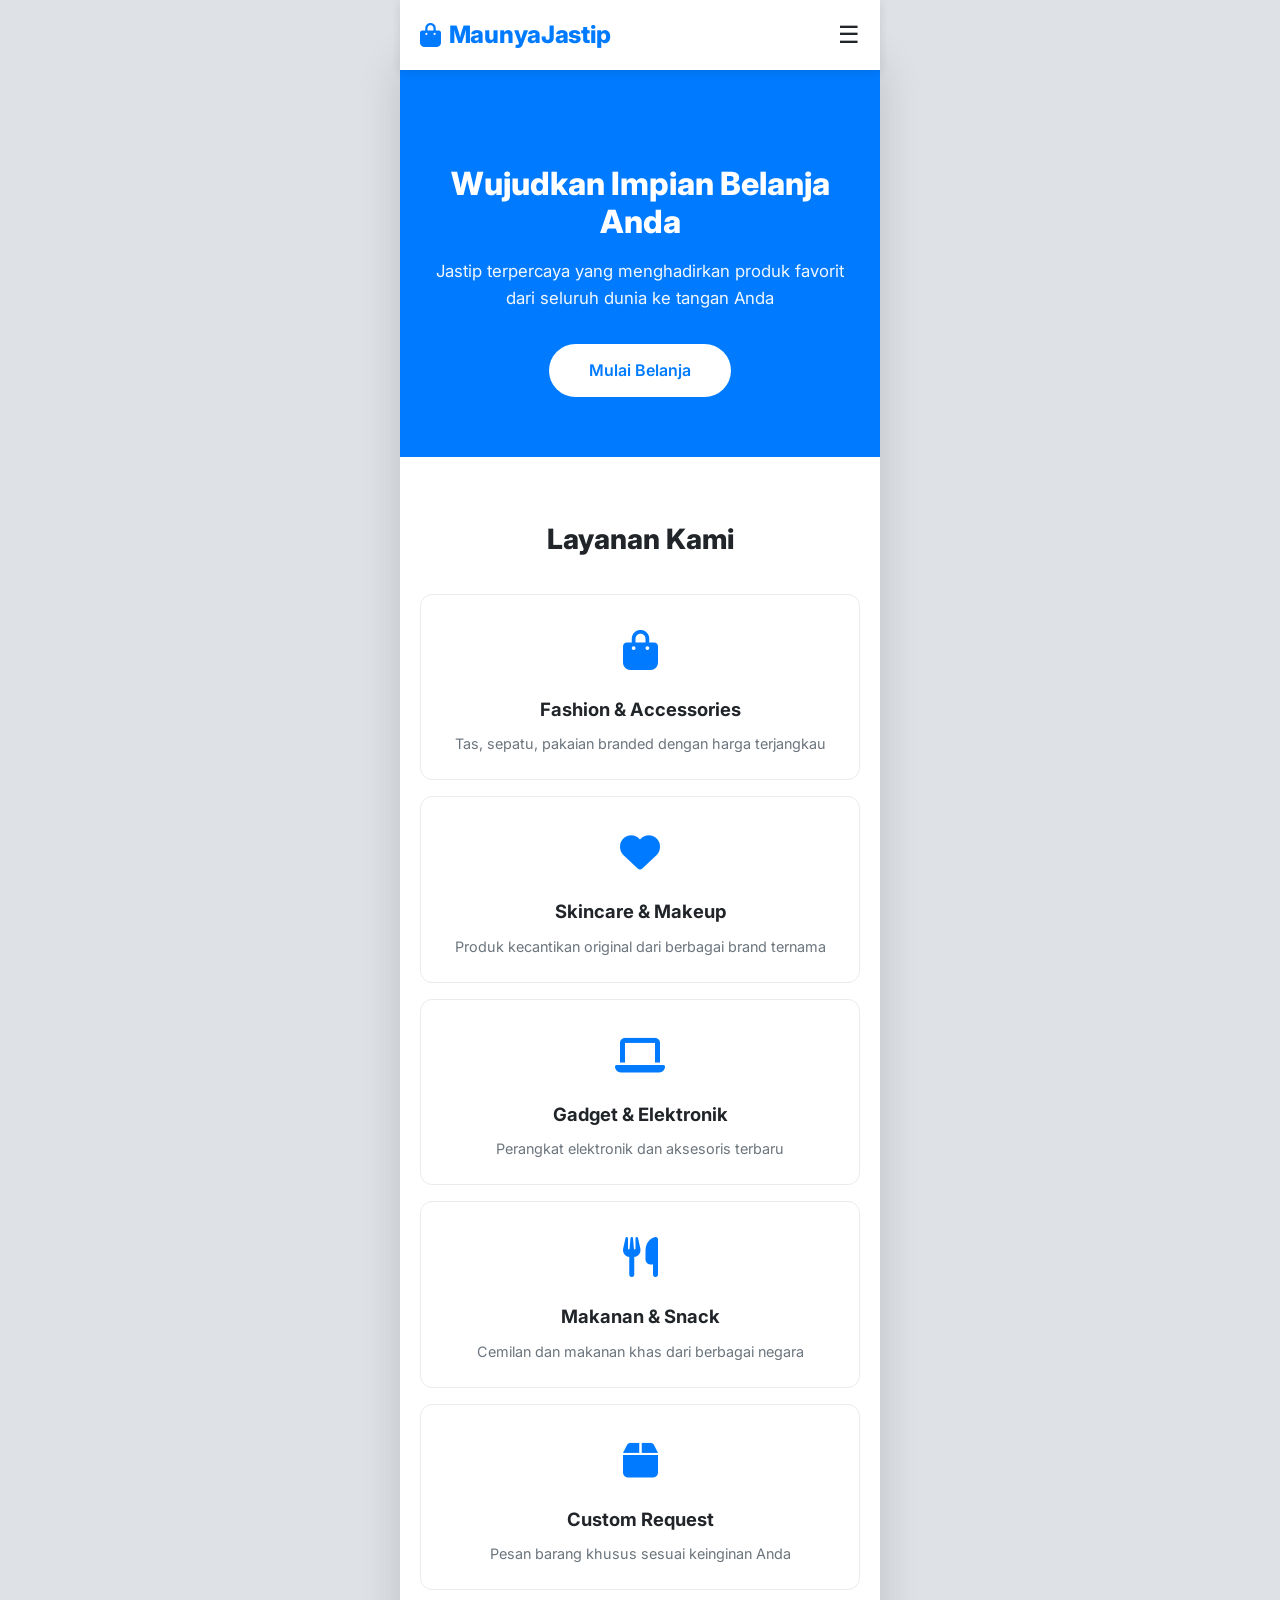
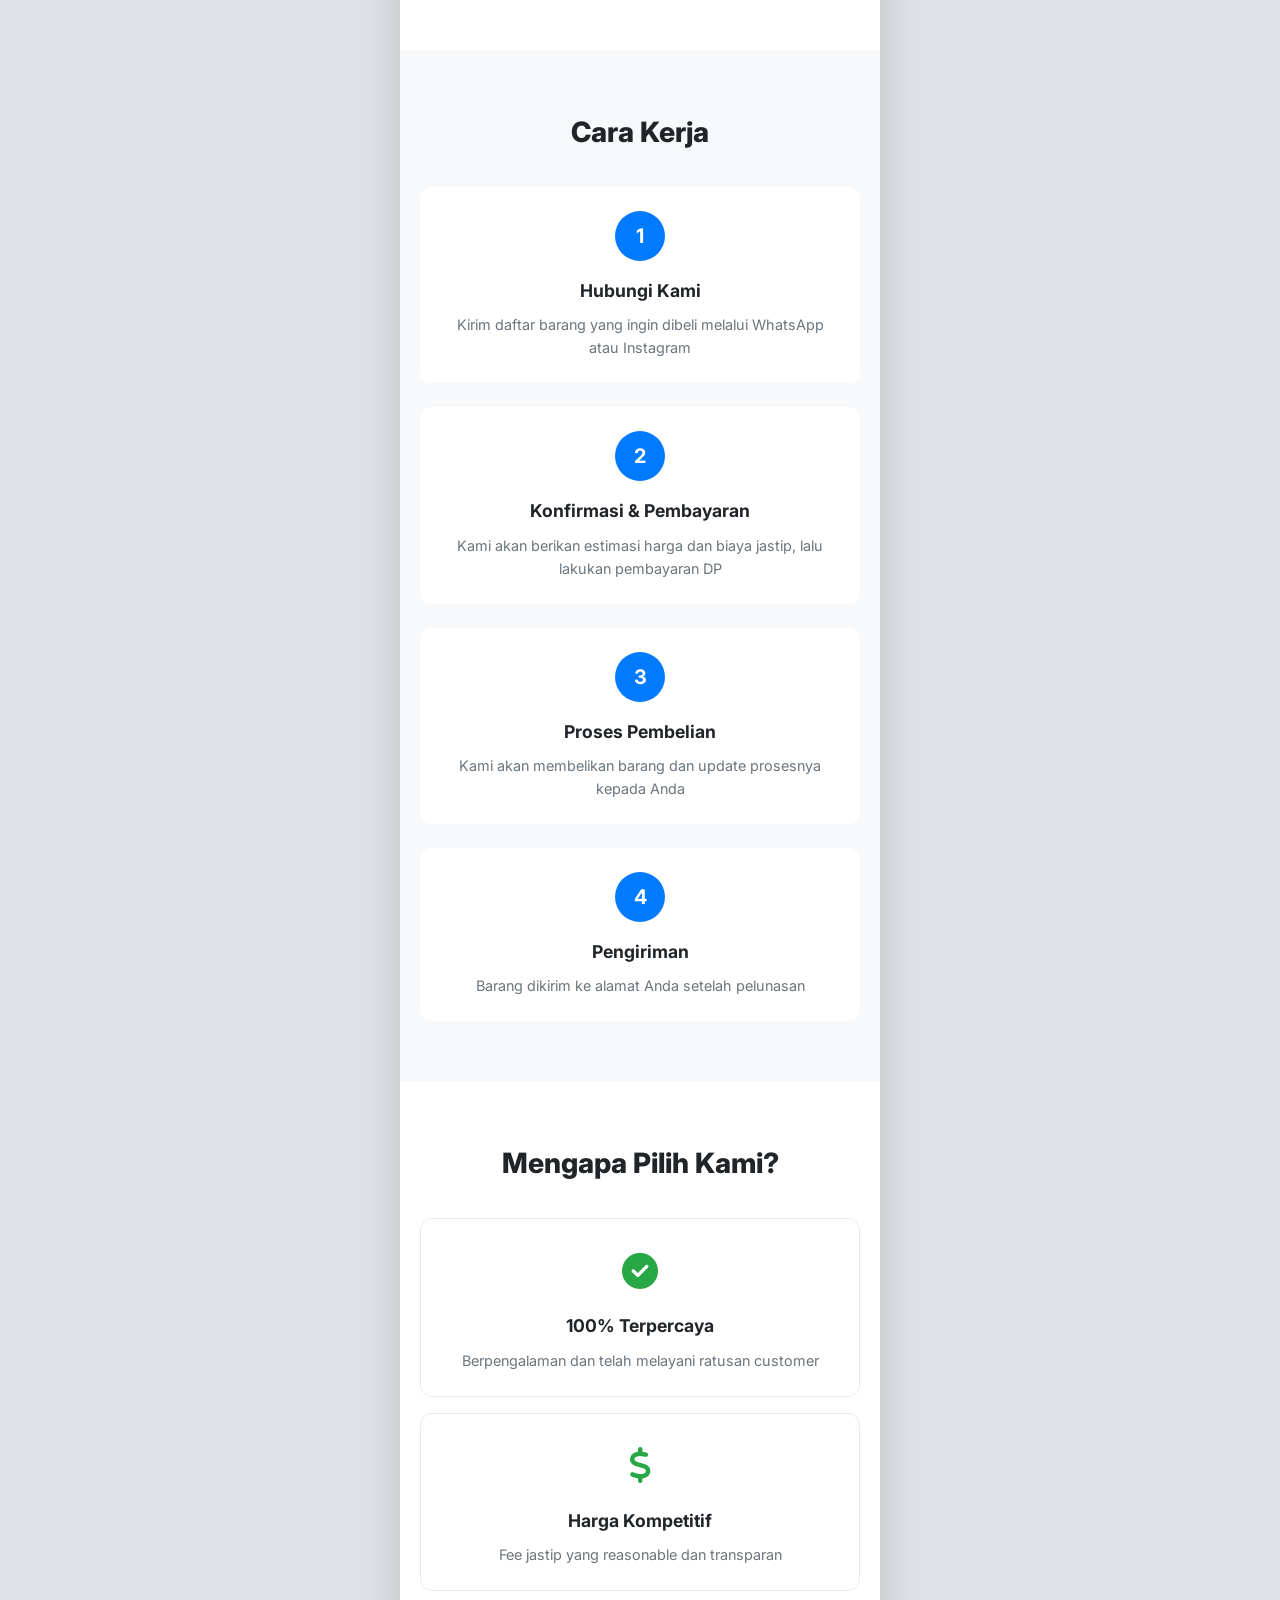
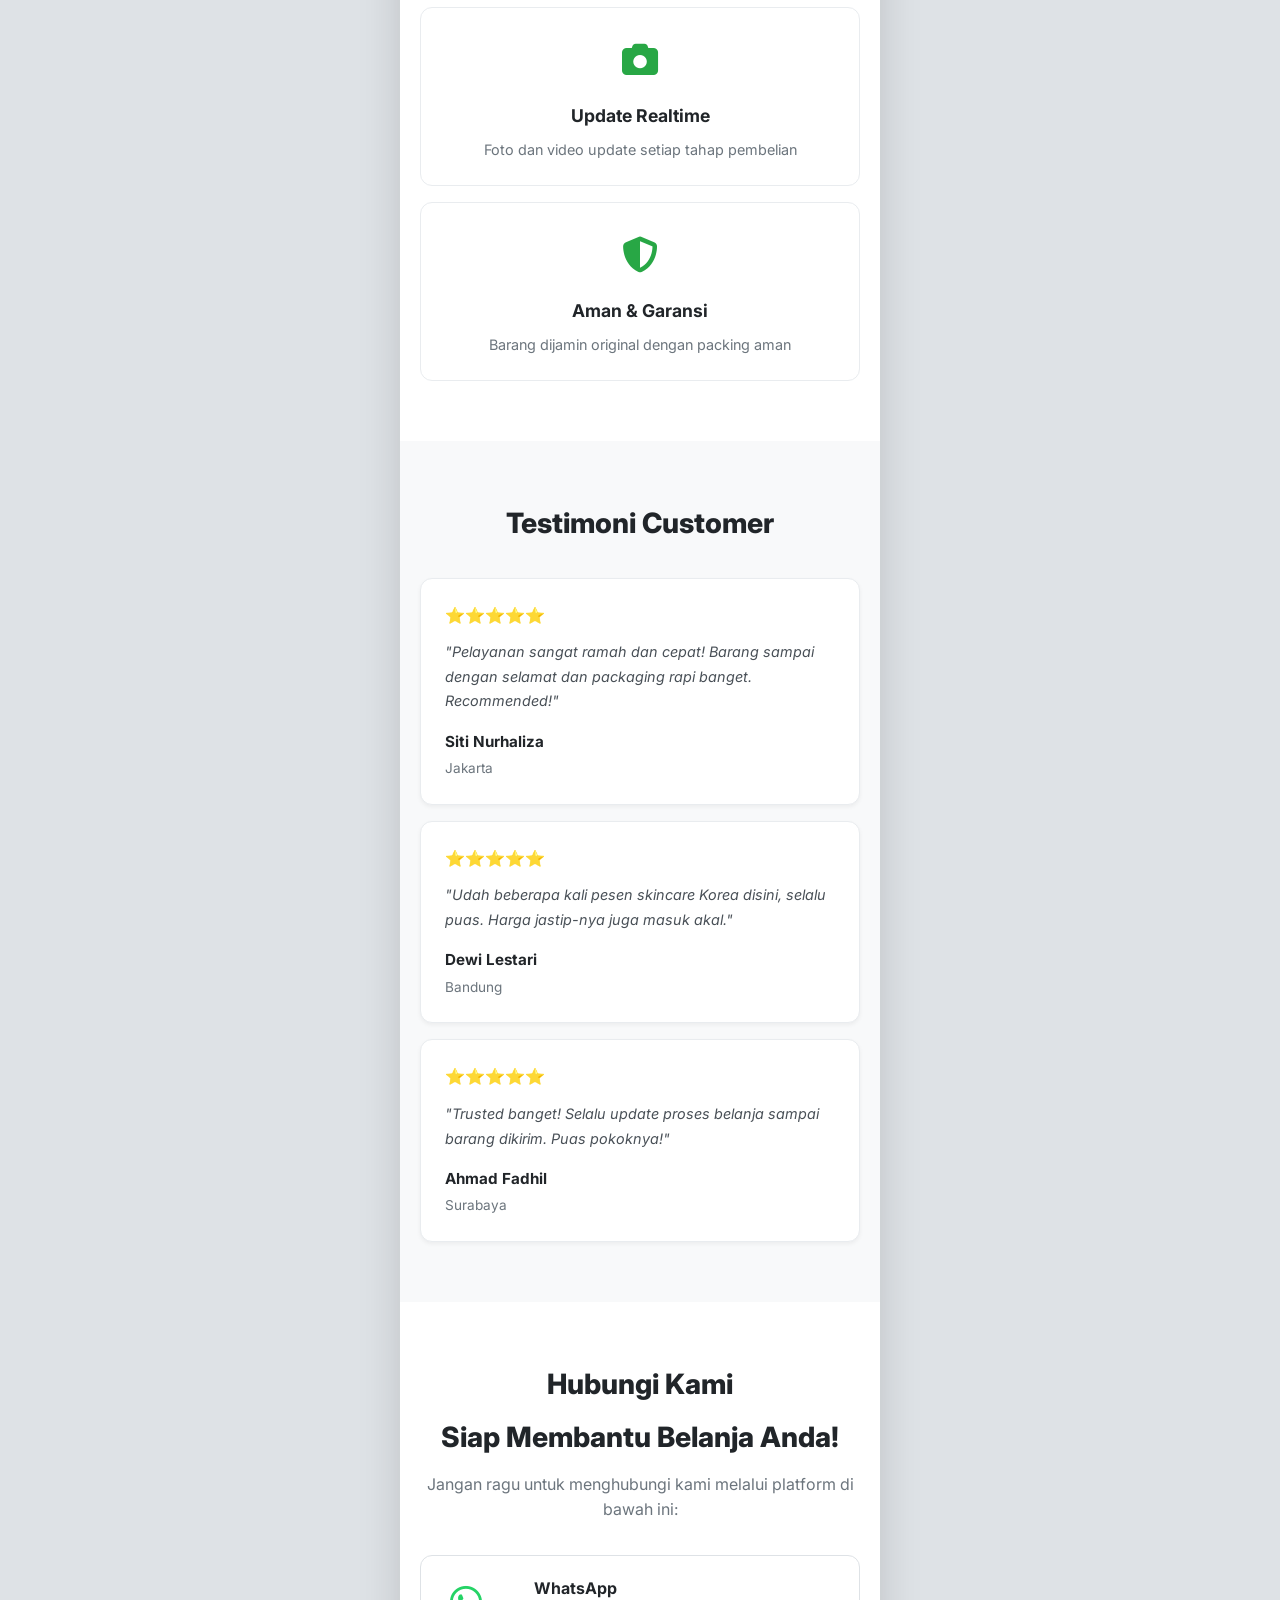
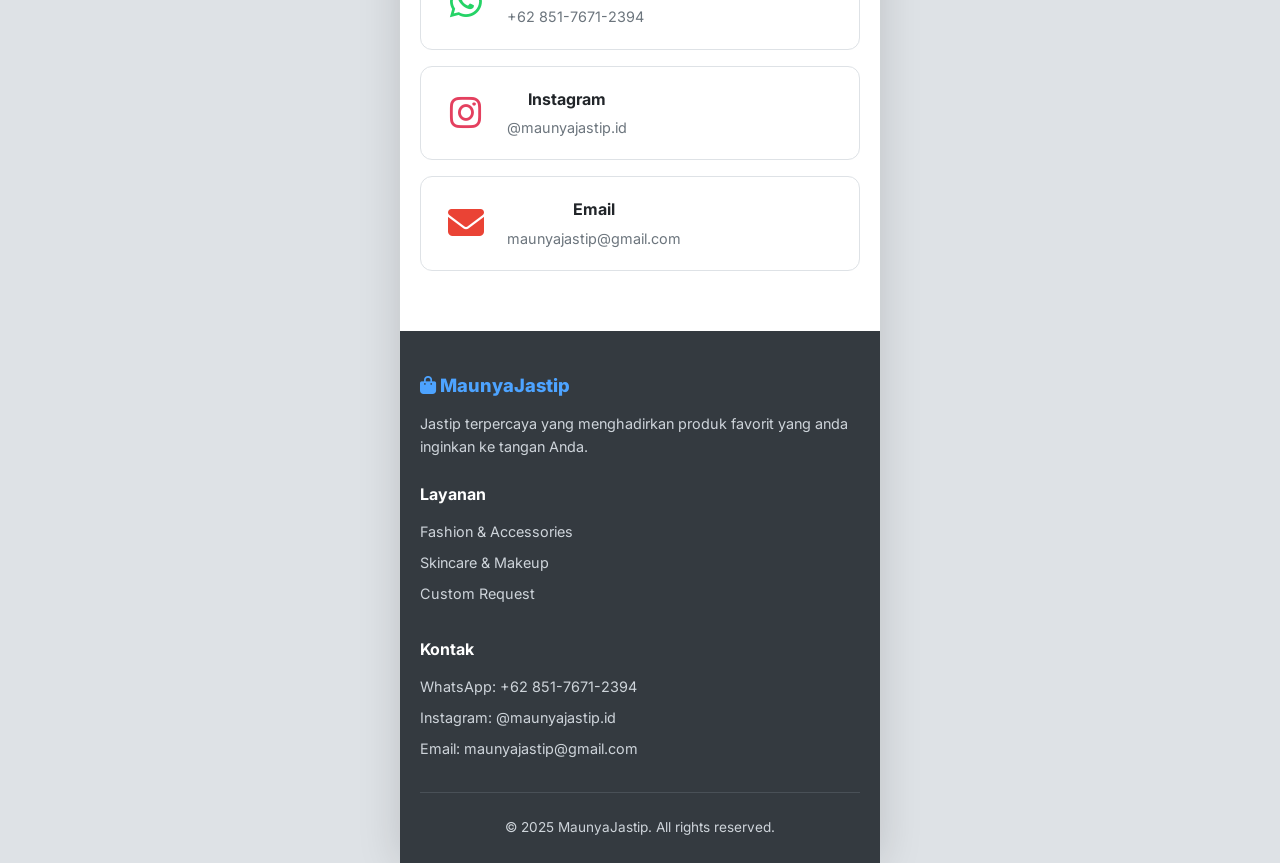
==== commit b0f860ac: "Add files via upload" ====
--- a/index.html
+++ b/index.html
@@ -46,11 +46,6 @@
             <div class="container">
                 <h2 class="section-title">Layanan Kami</h2>
                 <div class="service-grid">
-                    <div class="service-card">
-                        <div class="icon"><i class="fas fa-globe"></i></div>
-                        <h3>Jastip Internasional</h3>
-                        <p>Belanja dari berbagai negara seperti Jepang, Korea, USA, dan Eropa</p>
-                    </div>
                     <div class="service-card">
                         <div class="icon"><i class="fas fa-shopping-bag"></i></div>
                         <h3>Fashion & Accessories</h3>
@@ -221,7 +216,6 @@
                     <div class="footer-section">
                         <h4>Layanan</h4>
                         <ul>
-                            <li>Jastip Internasional</li>
                             <li>Fashion & Accessories</li>
                             <li>Skincare & Makeup</li>
                             <li>Custom Request</li>
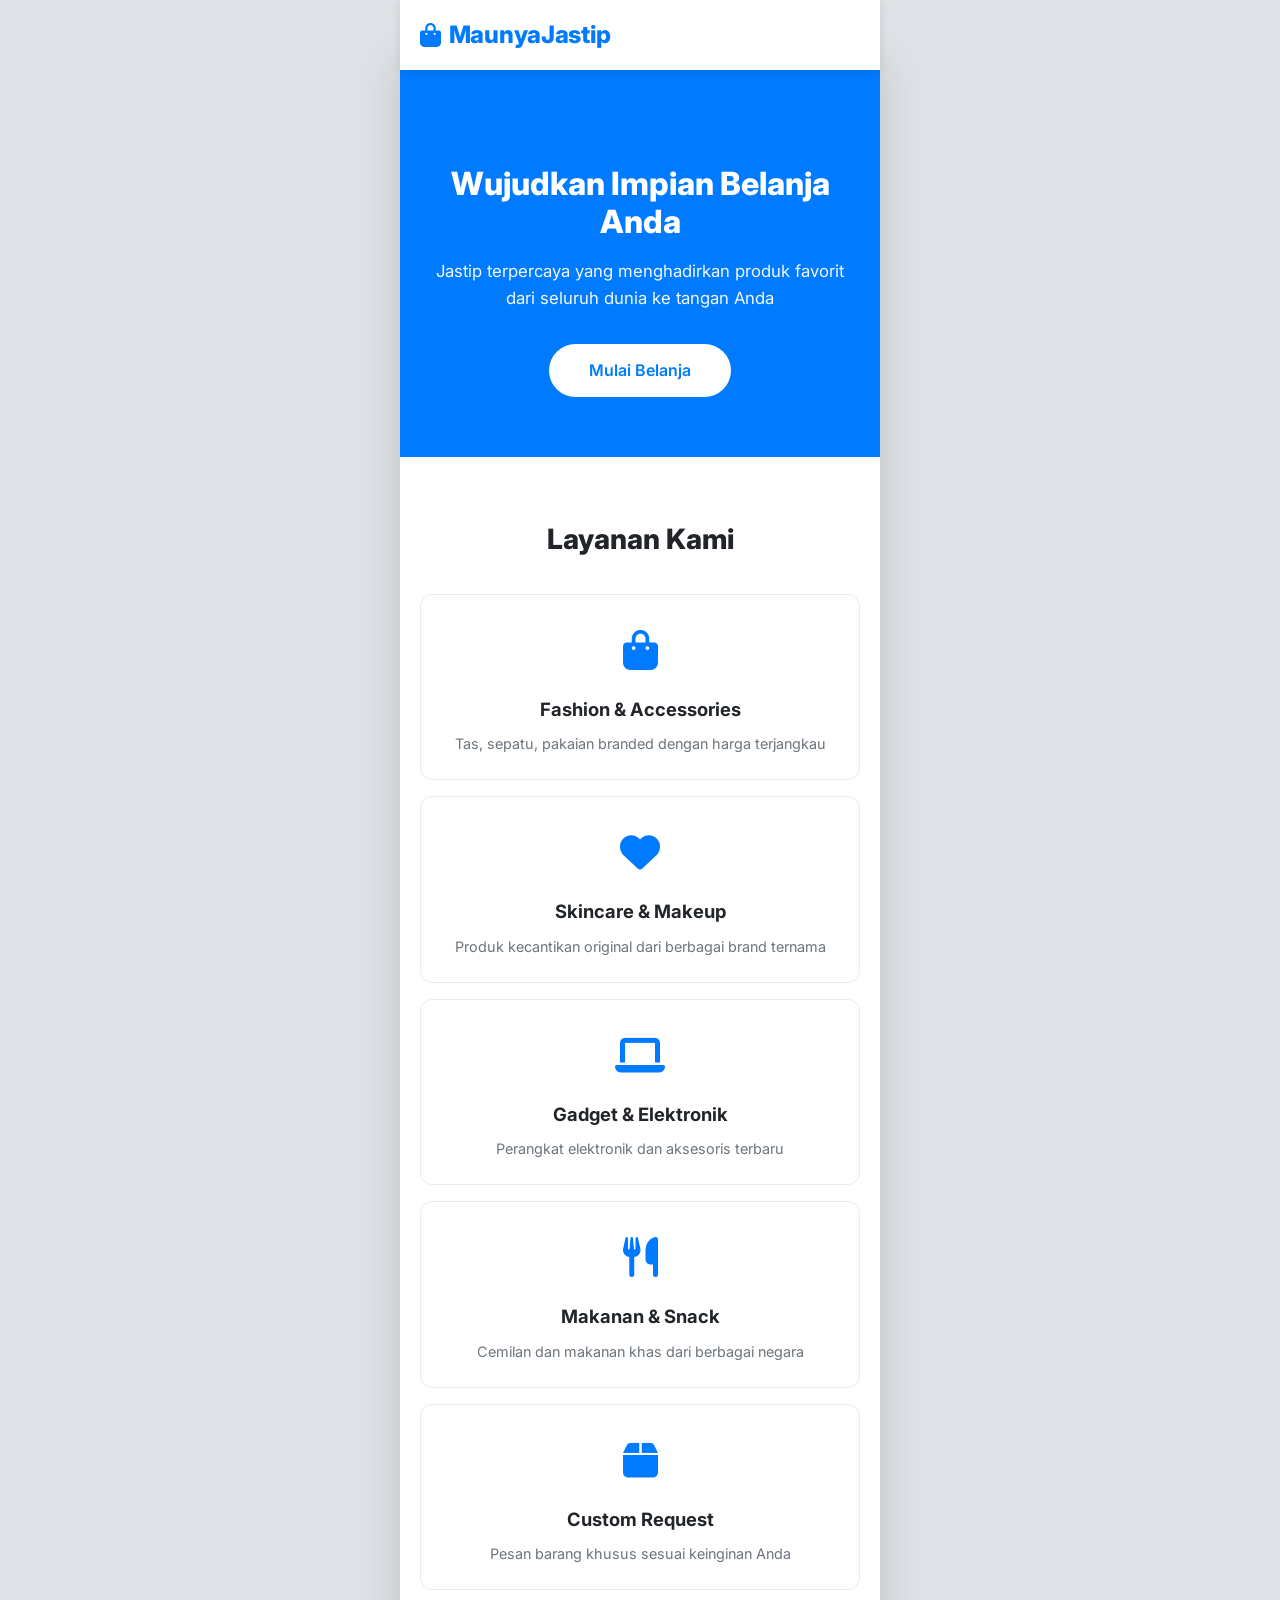
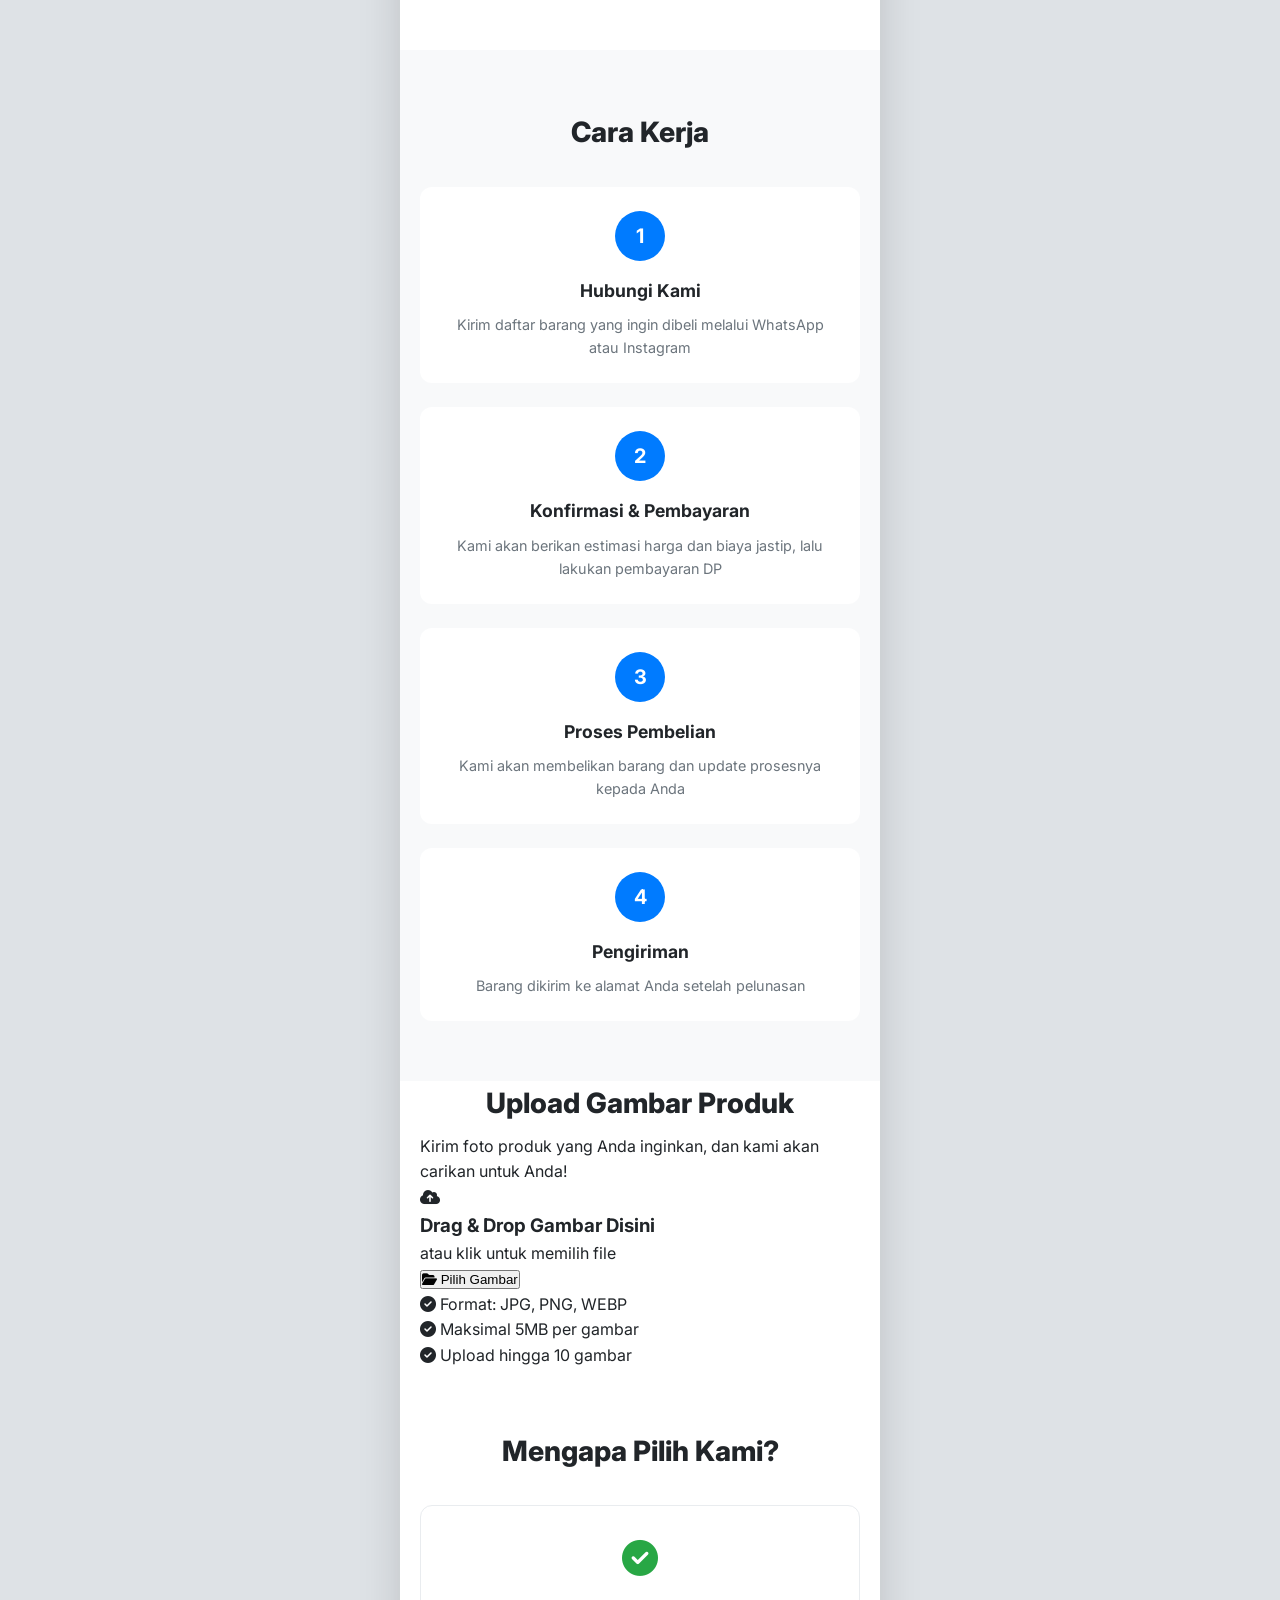
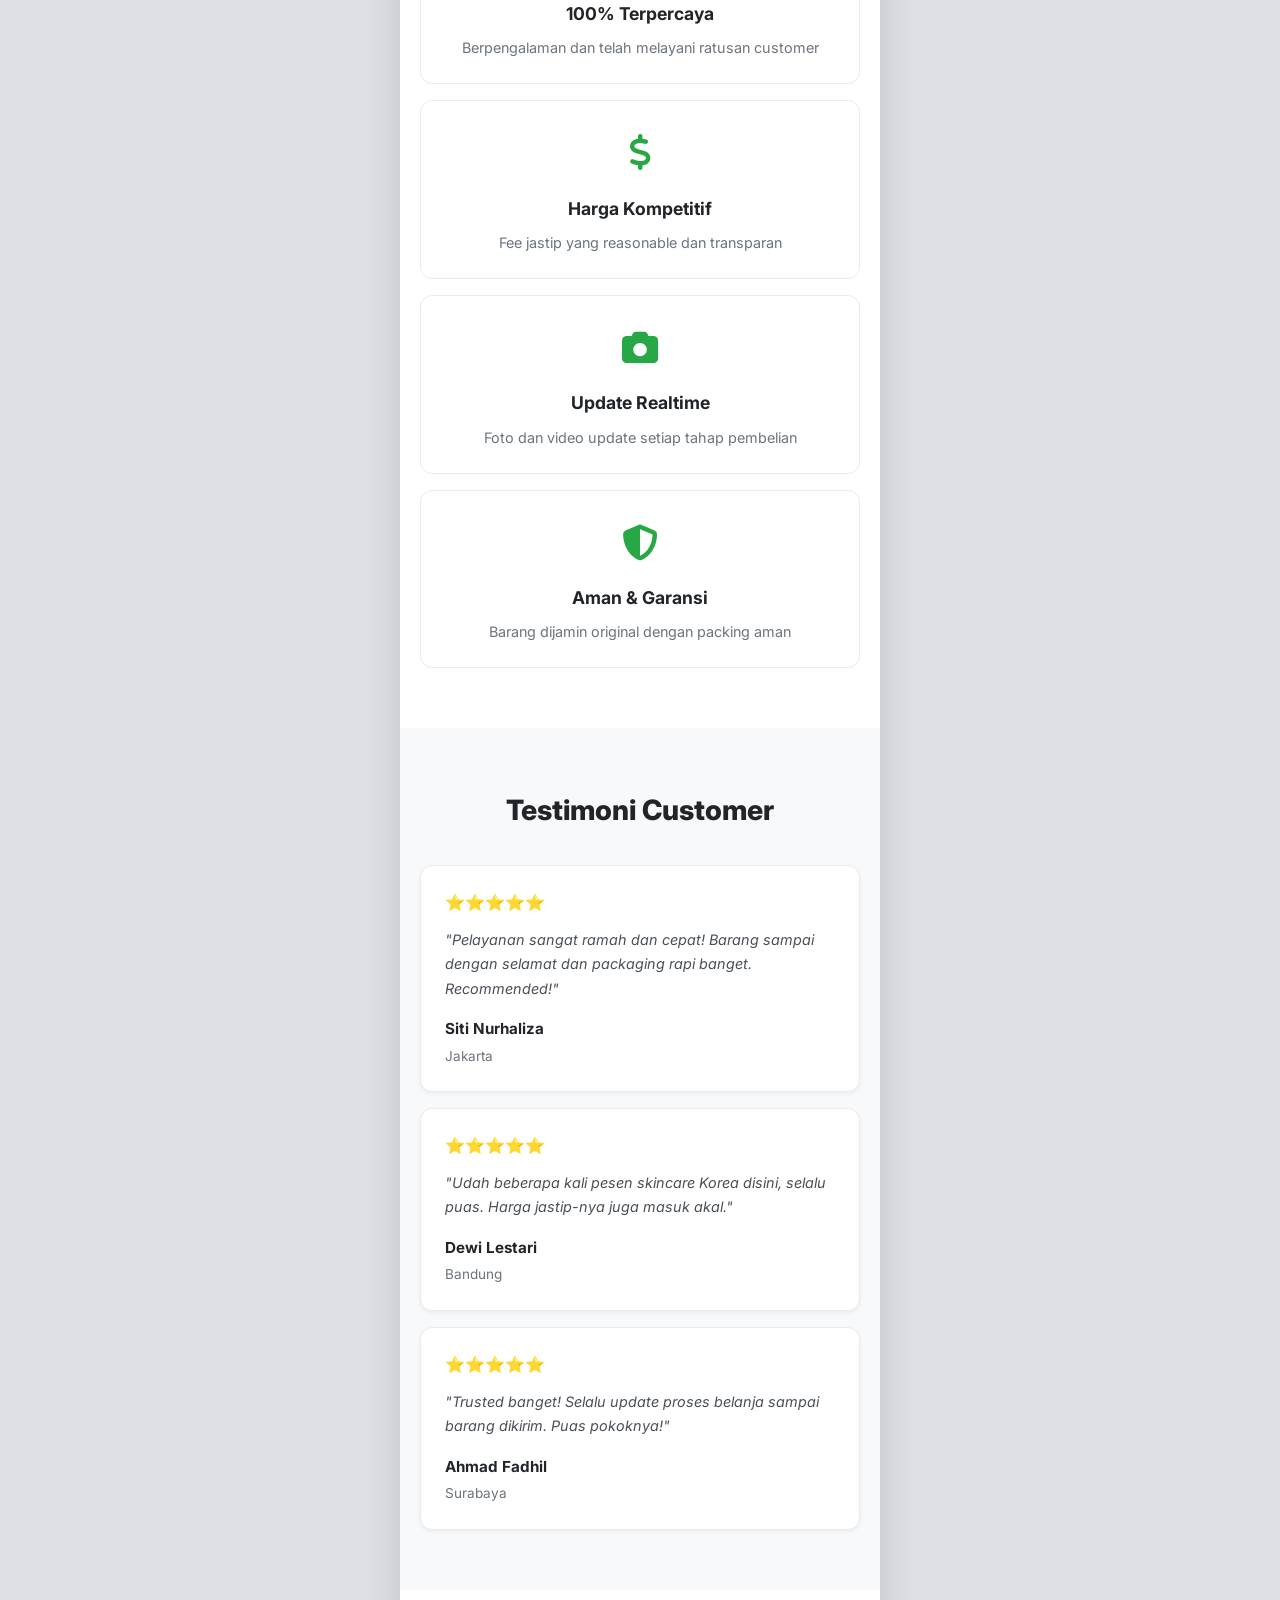
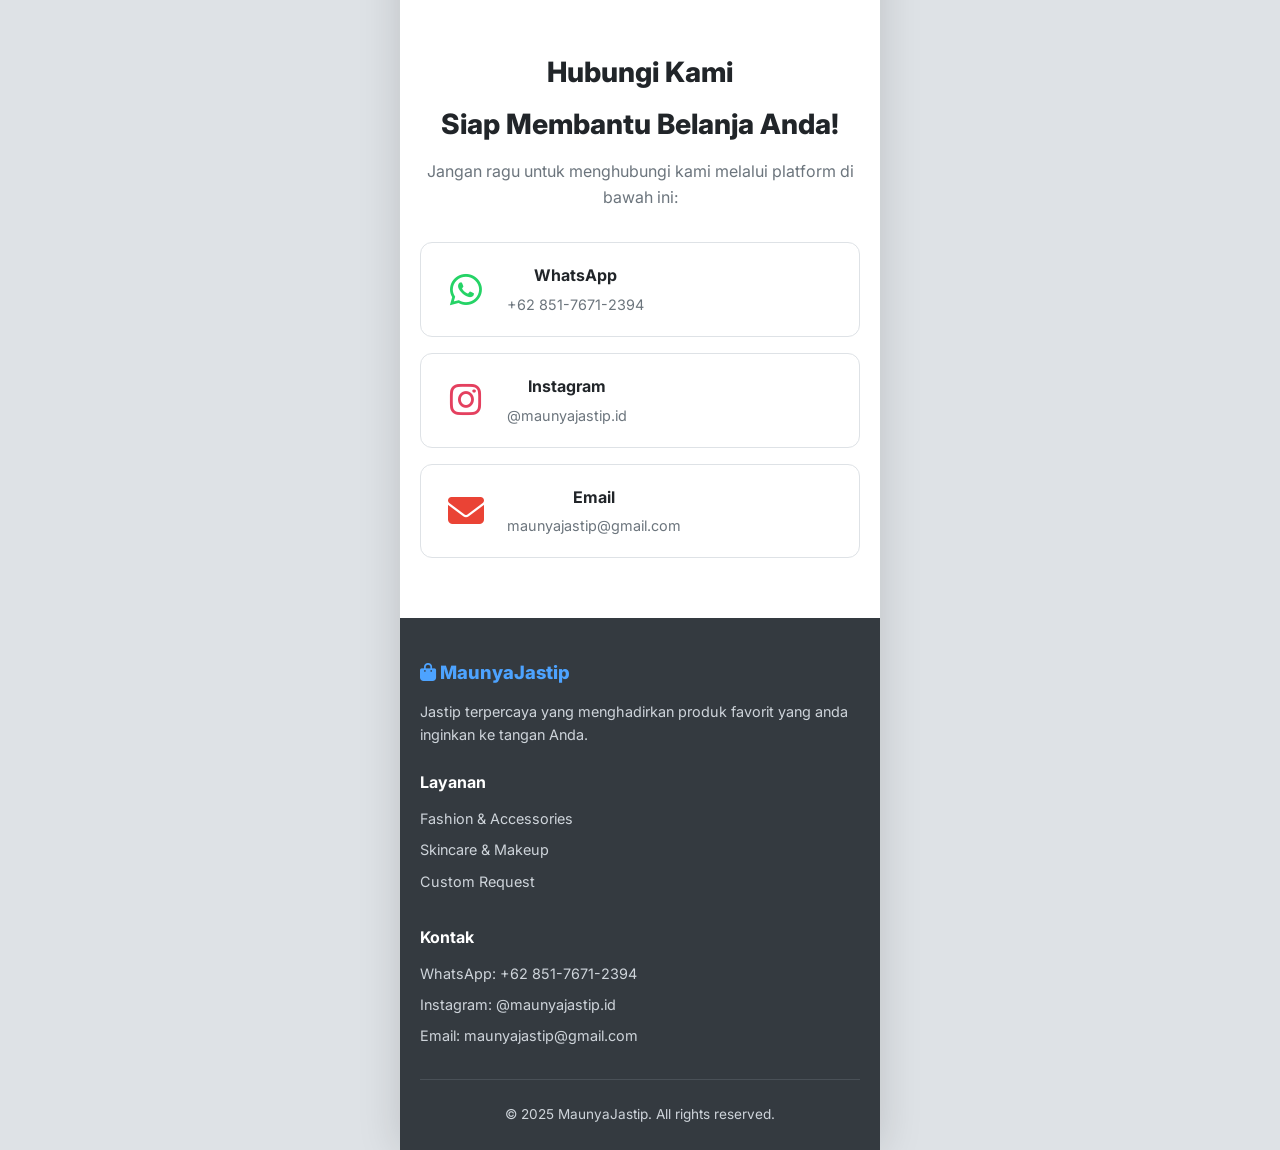
==== commit cc4c04ec: "Add files via upload" ====
--- a/index.html
+++ b/index.html
@@ -23,6 +23,7 @@
                         <li><a href="#home">Beranda</a></li>
                         <li><a href="#layanan">Layanan</a></li>
                         <li><a href="#cara-kerja">Cara Kerja</a></li>
+                        <li><a href="#upload-gambar">Upload</a></li>
                         <li><a href="#testimoni">Testimoni</a></li>
                         <li><a href="#kontak">Kontak</a></li>
                     </ul>
@@ -99,6 +100,47 @@
                         <div class="step-number">4</div>
                         <h3>Pengiriman</h3>
                         <p>Barang dikirim ke alamat Anda setelah pelunasan</p>
+                    </div>
+                </div>
+            </div>
+        </section>
+
+        <!-- Upload Gambar Section -->
+        <section id="upload-gambar" class="upload-section">
+            <div class="container">
+                <h2 class="section-title">Upload Gambar Produk</h2>
+                <p class="section-subtitle">Kirim foto produk yang Anda inginkan, dan kami akan carikan untuk Anda!</p>
+
+                <div class="upload-container">
+                    <div class="upload-area" id="uploadArea">
+                        <div class="upload-icon">
+                            <i class="fas fa-cloud-upload-alt"></i>
+                        </div>
+                        <h3>Drag & Drop Gambar Disini</h3>
+                        <p>atau klik untuk memilih file</p>
+                        <input type="file" id="fileInput" accept="image/*" multiple hidden>
+                        <button class="btn-upload" onclick="document.getElementById('fileInput').click()">
+                            <i class="fas fa-folder-open"></i> Pilih Gambar
+                        </button>
+                    </div>
+
+                    <div class="image-preview-container" id="imagePreviewContainer">
+                        <!-- Preview images will be inserted here -->
+                    </div>
+                </div>
+
+                <div class="upload-info">
+                    <div class="info-item">
+                        <i class="fas fa-check-circle"></i>
+                        <span>Format: JPG, PNG, WEBP</span>
+                    </div>
+                    <div class="info-item">
+                        <i class="fas fa-check-circle"></i>
+                        <span>Maksimal 5MB per gambar</span>
+                    </div>
+                    <div class="info-item">
+                        <i class="fas fa-check-circle"></i>
+                        <span>Upload hingga 10 gambar</span>
                     </div>
                 </div>
             </div>
@@ -177,7 +219,7 @@
                         <h3>Siap Membantu Belanja Anda!</h3>
                         <p>Jangan ragu untuk menghubungi kami melalui platform di bawah ini:</p>
                         <div class="contact-methods">
-                            <a href="https://wa.me/6281234567890" class="contact-btn whatsapp" target="_blank">
+                            <a href="https://wa.me/6285176712394" class="contact-btn whatsapp" target="_blank">
                                 <span class="icon"><i class="fab fa-whatsapp"></i></span>
                                 <div>
                                     <strong>WhatsApp</strong>
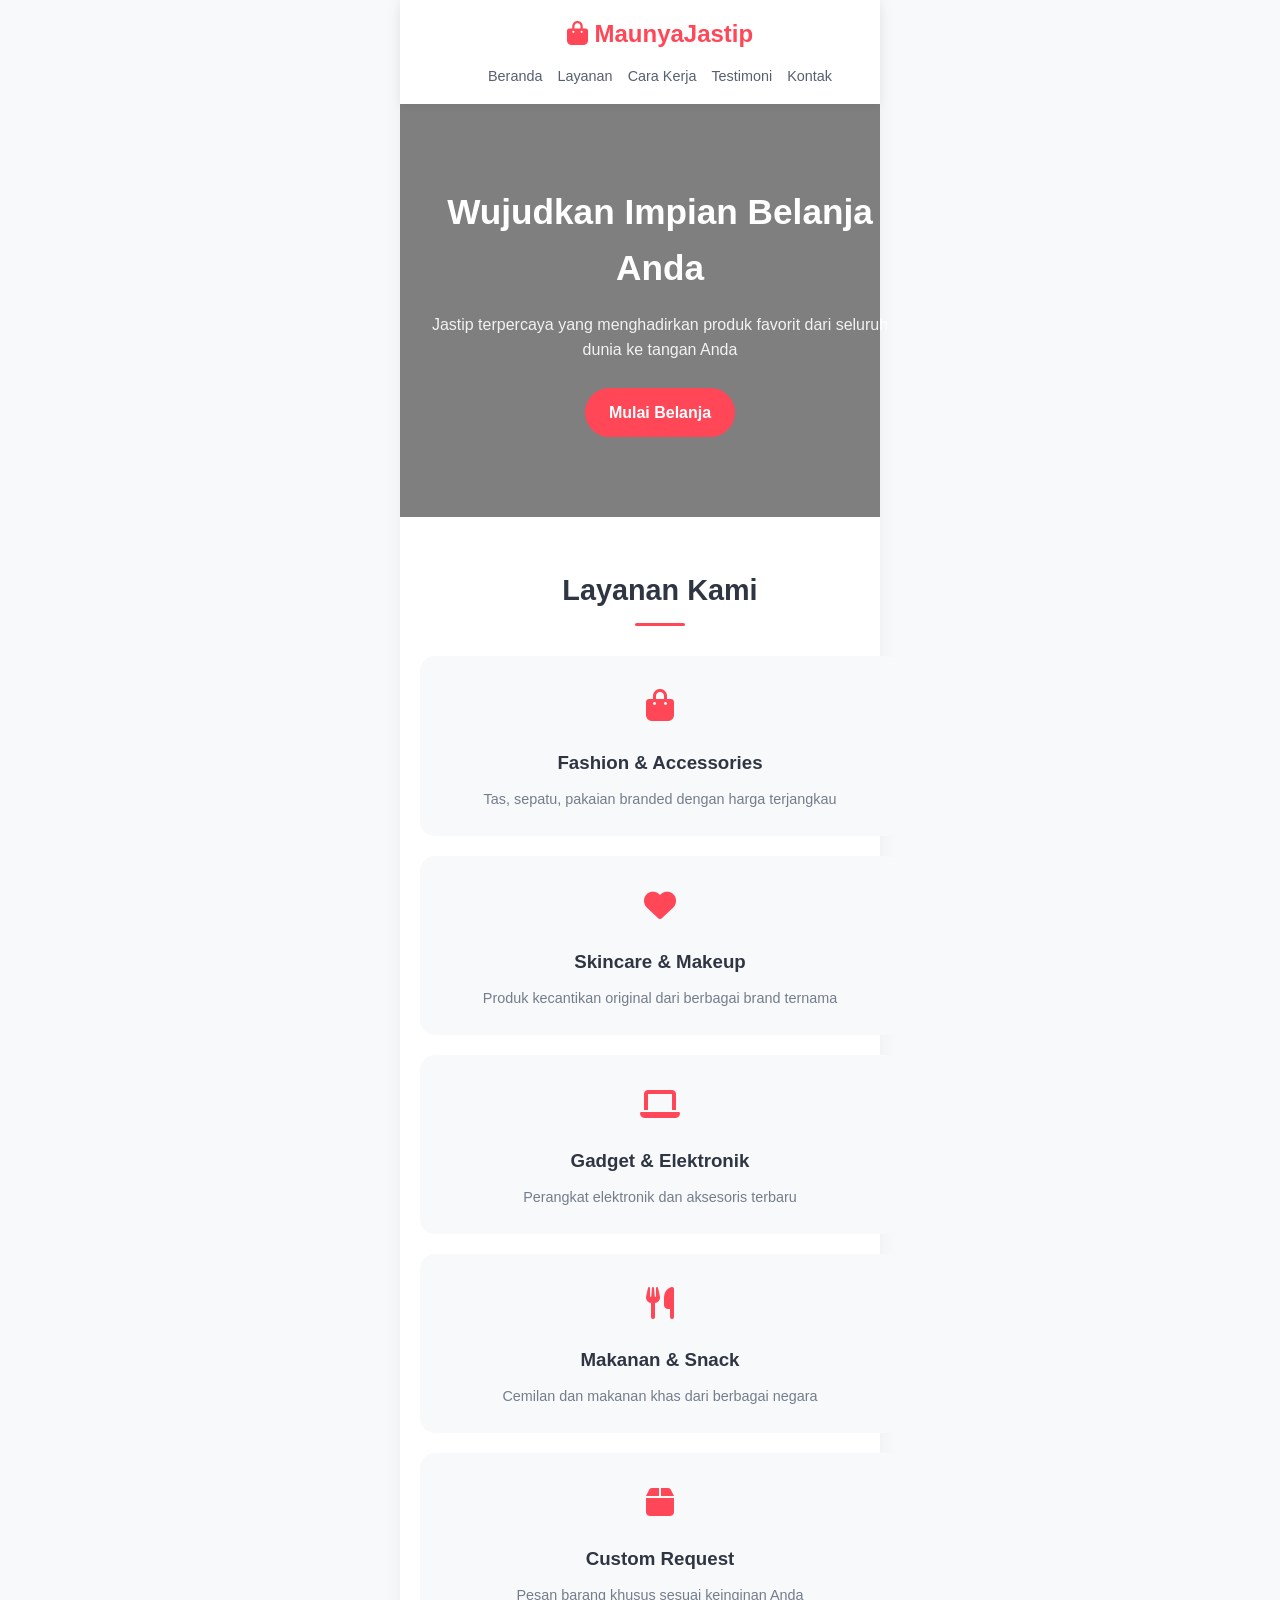
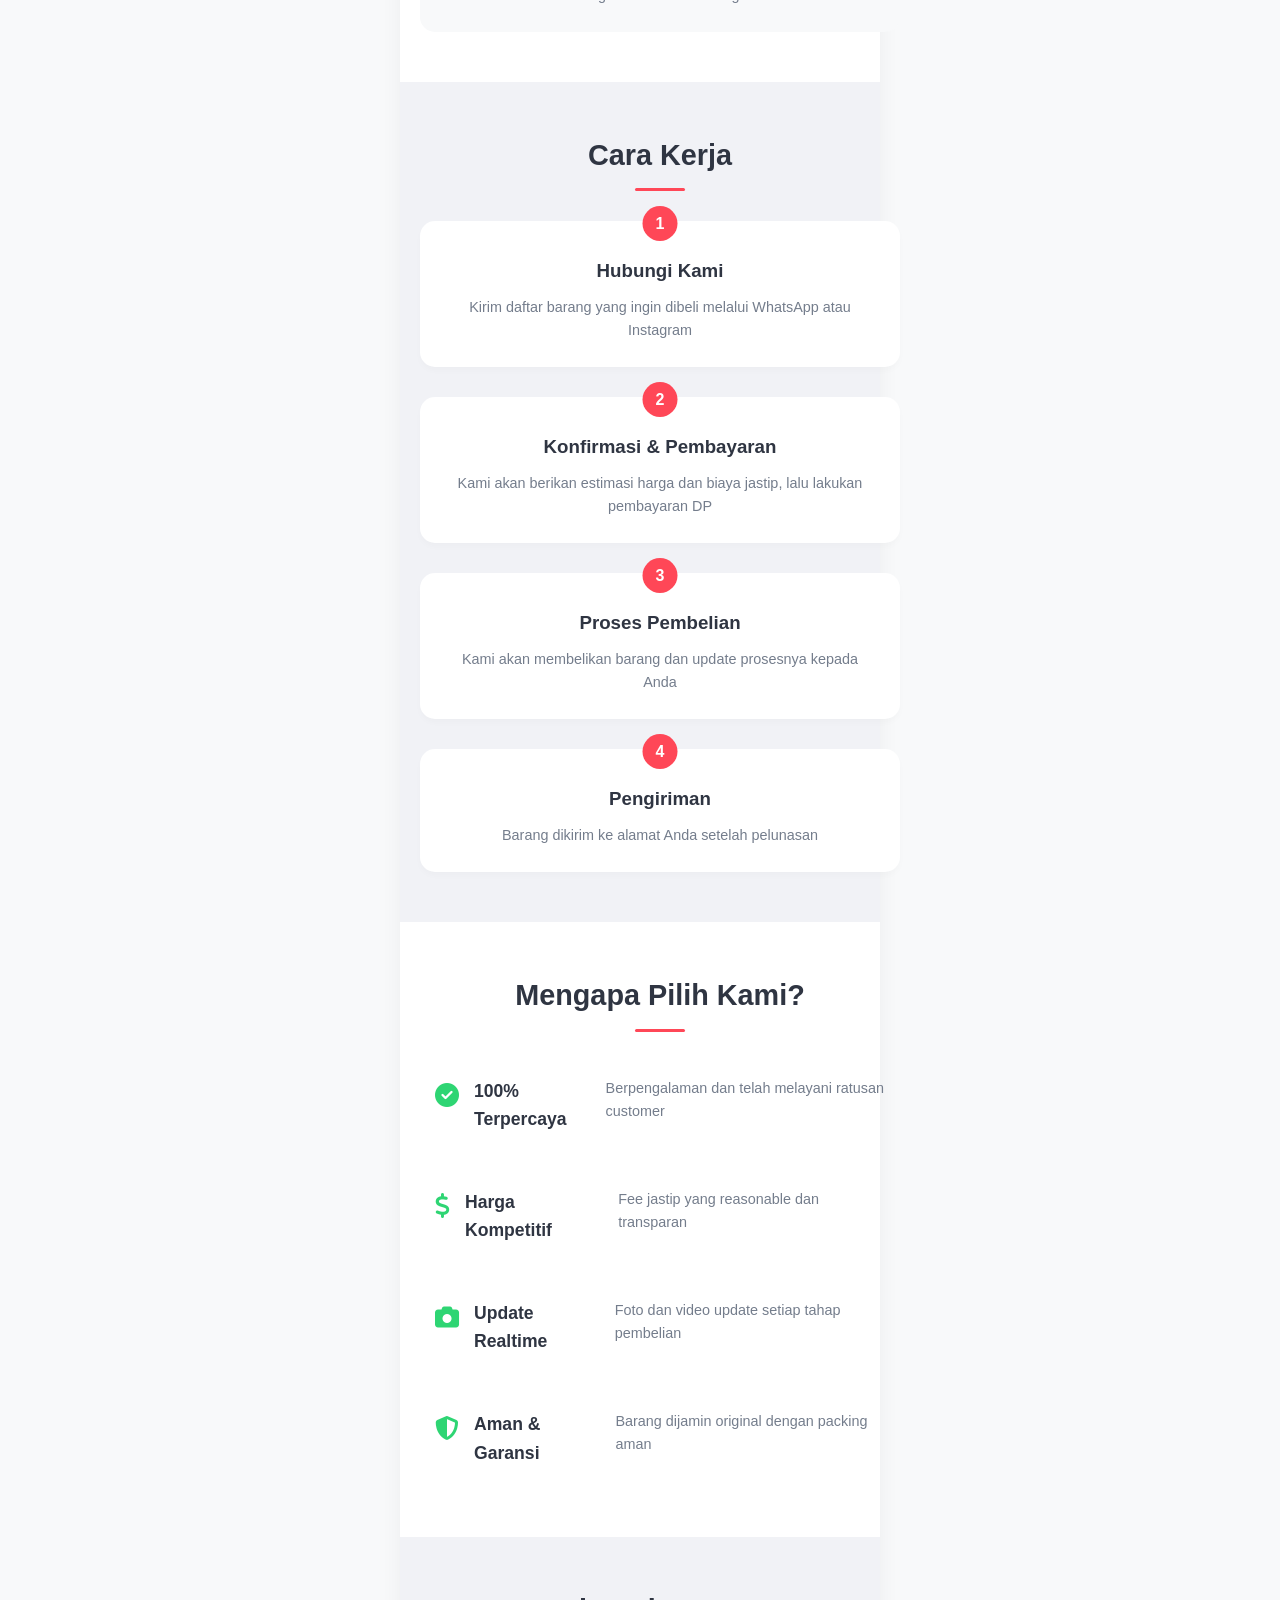
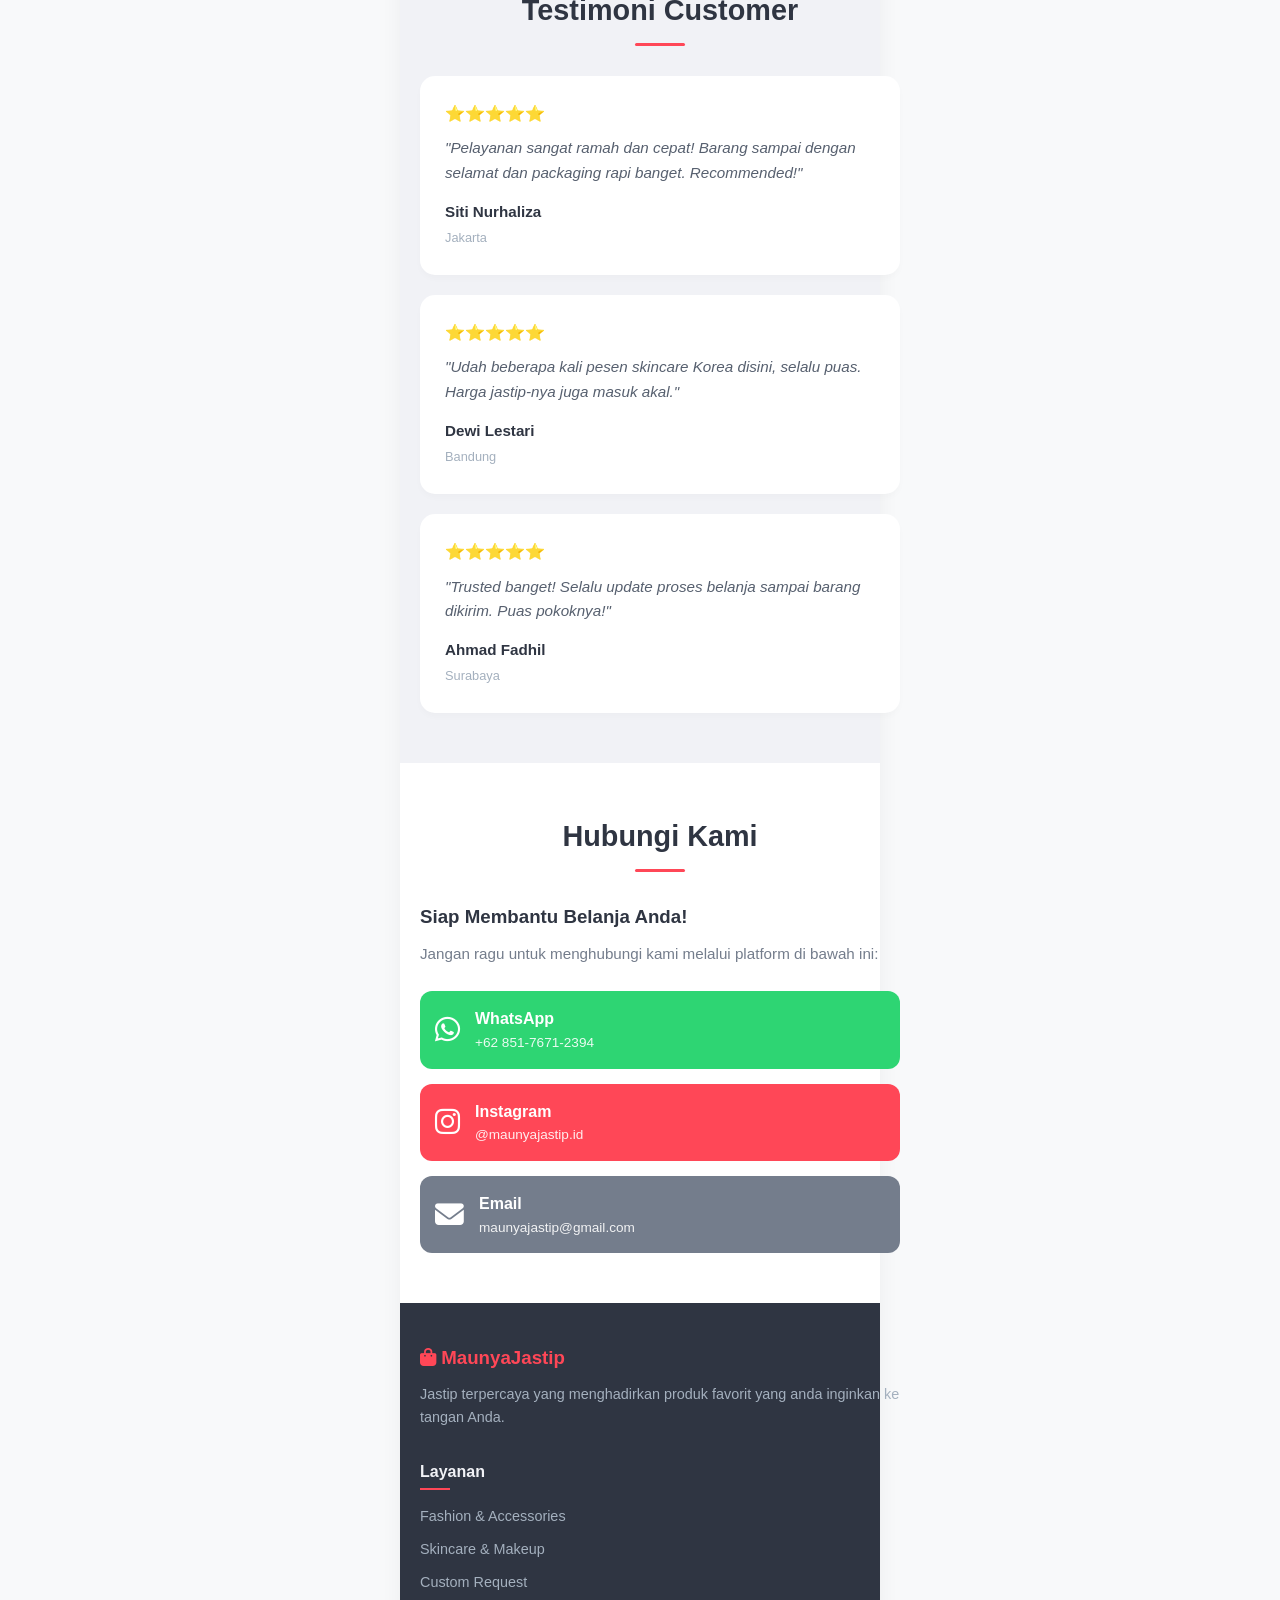
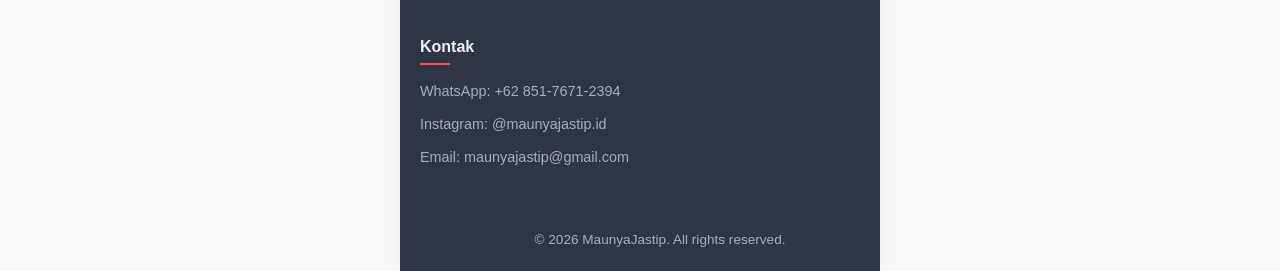
==== commit 6fca1562: "Update index.html" ====
--- a/index.html
+++ b/index.html
@@ -12,7 +12,6 @@
 
 <body>
     <div class="mobile-wrapper">
-        <!-- Header -->
         <header>
             <nav class="navbar">
                 <div class="container">
@@ -23,7 +22,6 @@
                         <li><a href="#home">Beranda</a></li>
                         <li><a href="#layanan">Layanan</a></li>
                         <li><a href="#cara-kerja">Cara Kerja</a></li>
-                        <li><a href="#upload-gambar">Upload</a></li>
                         <li><a href="#testimoni">Testimoni</a></li>
                         <li><a href="#kontak">Kontak</a></li>
                     </ul>
@@ -31,7 +29,6 @@
             </nav>
         </header>
 
-        <!-- Hero Section -->
         <section id="home" class="hero">
             <div class="container">
                 <div class="hero-content">
@@ -42,7 +39,6 @@
             </div>
         </section>
 
-        <!-- Layanan Section -->
         <section id="layanan" class="services">
             <div class="container">
                 <h2 class="section-title">Layanan Kami</h2>
@@ -76,7 +72,6 @@
             </div>
         </section>
 
-        <!-- Cara Kerja Section -->
         <section id="cara-kerja" class="how-it-works">
             <div class="container">
                 <h2 class="section-title">Cara Kerja</h2>
@@ -105,48 +100,6 @@
             </div>
         </section>
 
-        <!-- Upload Gambar Section -->
-        <section id="upload-gambar" class="upload-section">
-            <div class="container">
-                <h2 class="section-title">Upload Gambar Produk</h2>
-                <p class="section-subtitle">Kirim foto produk yang Anda inginkan, dan kami akan carikan untuk Anda!</p>
-
-                <div class="upload-container">
-                    <div class="upload-area" id="uploadArea">
-                        <div class="upload-icon">
-                            <i class="fas fa-cloud-upload-alt"></i>
-                        </div>
-                        <h3>Drag & Drop Gambar Disini</h3>
-                        <p>atau klik untuk memilih file</p>
-                        <input type="file" id="fileInput" accept="image/*" multiple hidden>
-                        <button class="btn-upload" onclick="document.getElementById('fileInput').click()">
-                            <i class="fas fa-folder-open"></i> Pilih Gambar
-                        </button>
-                    </div>
-
-                    <div class="image-preview-container" id="imagePreviewContainer">
-                        <!-- Preview images will be inserted here -->
-                    </div>
-                </div>
-
-                <div class="upload-info">
-                    <div class="info-item">
-                        <i class="fas fa-check-circle"></i>
-                        <span>Format: JPG, PNG, WEBP</span>
-                    </div>
-                    <div class="info-item">
-                        <i class="fas fa-check-circle"></i>
-                        <span>Maksimal 5MB per gambar</span>
-                    </div>
-                    <div class="info-item">
-                        <i class="fas fa-check-circle"></i>
-                        <span>Upload hingga 10 gambar</span>
-                    </div>
-                </div>
-            </div>
-        </section>
-
-        <!-- Keunggulan Section -->
         <section class="advantages">
             <div class="container">
                 <h2 class="section-title">Mengapa Pilih Kami?</h2>
@@ -175,15 +128,13 @@
             </div>
         </section>
 
-        <!-- Testimoni Section -->
         <section id="testimoni" class="testimonials">
             <div class="container">
                 <h2 class="section-title">Testimoni Customer</h2>
                 <div class="testimonial-grid">
                     <div class="testimonial-card">
                         <div class="stars">⭐⭐⭐⭐⭐</div>
-                        <p>"Pelayanan sangat ramah dan cepat! Barang sampai dengan selamat dan packaging rapi banget.
-                            Recommended!"</p>
+                        <p>"Pelayanan sangat ramah dan cepat! Barang sampai dengan selamat dan packaging rapi banget. Recommended!"</p>
                         <div class="customer">
                             <strong>Siti Nurhaliza</strong>
                             <span>Jakarta</span>
@@ -191,8 +142,7 @@
                     </div>
                     <div class="testimonial-card">
                         <div class="stars">⭐⭐⭐⭐⭐</div>
-                        <p>"Udah beberapa kali pesen skincare Korea disini, selalu puas. Harga jastip-nya juga masuk
-                            akal."</p>
+                        <p>"Udah beberapa kali pesen skincare Korea disini, selalu puas. Harga jastip-nya juga masuk akal."</p>
                         <div class="customer">
                             <strong>Dewi Lestari</strong>
                             <span>Bandung</span>
@@ -210,7 +160,6 @@
             </div>
         </section>
 
-        <!-- Kontak Section -->
         <section id="kontak" class="contact">
             <div class="container">
                 <h2 class="section-title">Hubungi Kami</h2>
@@ -226,8 +175,7 @@
                                     <p>+62 851-7671-2394</p>
                                 </div>
                             </a>
-                            <a href="https://instagram.com/maunyajastip.id" class="contact-btn instagram"
-                                target="_blank">
+                            <a href="https://instagram.com/maunyajastip.id" class="contact-btn instagram" target="_blank">
                                 <span class="icon"><i class="fab fa-instagram"></i></span>
                                 <div>
                                     <strong>Instagram</strong>
@@ -247,7 +195,6 @@
             </div>
         </section>
 
-        <!-- Footer -->
         <footer>
             <div class="container">
                 <div class="footer-content">
@@ -273,14 +220,12 @@
                     </div>
                 </div>
                 <div class="footer-bottom">
-                    <p>&copy; 2025 MaunyaJastip. All rights reserved.</p>
+                    <p>&copy; 2026 MaunyaJastip. All rights reserved.</p>
                 </div>
             </div>
         </footer>
 
-    </div><!-- End mobile-wrapper -->
-
-    <script src="script.js"></script>
+    </div><script src="script.js"></script>
 </body>
 
-</html>+</html>
--- a/style.css
+++ b/style.css
@@ -1,453 +1,424 @@
-@import url('https://fonts.googleapis.com/css2?family=Inter:wght@400;500;600;700;800&display=swap');
-
+/* ==========================================================================
+   1. RESET & BASE STYLES
+   ========================================================================== */
 * {
     margin: 0;
     padding: 0;
-    box-sizing: border-box;
-}
-
-:root {
-    --primary-color: #007bff;
-    --primary-dark: #0056b3;
-    --primary-light: #4da3ff;
-    --secondary-color: #28a745;
-    --accent-orange: #fd7e14;
-    --accent-purple: #6f42c1;
-    --dark-color: #212529;
-    --dark-light: #495057;
-    --light-color: #f8f9fa;
-    --white: #ffffff;
-    --gray-100: #f8f9fa;
-    --gray-200: #e9ecef;
-    --gray-300: #dee2e6;
-    --gray-400: #ced4da;
-    --gray-600: #6c757d;
-    --gray-700: #495057;
-    --gray-800: #343a40;
-    --border-radius: 12px;
-    --border-radius-lg: 16px;
-    --shadow-sm: 0 2px 4px rgba(0, 0, 0, 0.05);
-    --shadow-md: 0 4px 8px rgba(0, 0, 0, 0.08);
-    --shadow-lg: 0 8px 16px rgba(0, 0, 0, 0.1);
-    --mobile-max-width: 480px;
+    box-box-sizing: border-box;
+    font-family: 'Segoe UI', Tahoma, Geneva, Verdana, sans-serif;
+}
+
+html {
+    scroll-behavior: smooth;
 }
 
 body {
-    font-family: 'Inter', -apple-system, BlinkMacSystemFont, 'Segoe UI', sans-serif;
+    background-color: #f8f9fa;
+    color: #333;
     line-height: 1.6;
-    color: var(--dark-color);
-    background: var(--gray-200);
-    overflow-x: hidden;
-}
-
-/* Mobile-only container wrapper */
+}
+
+.container {
+    width: 100%;
+    padding: 0 20px;
+    margin: 0 auto;
+}
+
+/* Pembungkus tampilan mobile jika ingin dikunci di skala mobile */
 .mobile-wrapper {
-    max-width: var(--mobile-max-width);
+    max-width: 480px;
     margin: 0 auto;
-    background: var(--white);
     min-height: 100vh;
-    box-shadow: 0 0 30px rgba(0, 0, 0, 0.1);
-}
-
-.container {
-    max-width: 100%;
-    margin: 0 auto;
-    padding: 0 20px;
-}
-
-/* Navbar */
-.navbar {
-    background: var(--white);
-    box-shadow: 0 2px 8px rgba(0, 0, 0, 0.06);
-    position: fixed;
-    width: 100%;
-    max-width: var(--mobile-max-width);
+    background-color: #ffffff;
+    box-shadow: 0 0 20px rgba(0, 0, 0, 0.05);
+    position: relative;
+    display: flex;
+    flex-direction: column;
+}
+
+/* Global Component: Buttons */
+.btn {
+    display: inline-block;
+    padding: 12px 24px;
+    border-radius: 25px;
+    text-decoration: none;
+    font-weight: 600;
+    transition: all 0.3s ease;
+    text-align: center;
+}
+
+.btn-primary {
+    background-color: #ff4757;
+    color: #fff;
+}
+
+.btn-primary:hover {
+    background-color: #e84118;
+    transform: translateY(-2px);
+}
+
+.section-title {
+    text-align: center;
+    font-size: 1.8rem;
+    margin-bottom: 30px;
+    position: relative;
+    color: #2f3542;
+}
+
+.section-title::after {
+    content: '';
+    display: block;
+    width: 50px;
+    height: 3px;
+    background-color: #ff4757;
+    margin: 10px auto 0;
+    border-radius: 2px;
+}
+
+/* ==========================================================================
+   2. HEADER & NAVBAR
+   ========================================================================== */
+header {
+    background-color: #ffffff;
+    position: sticky;
     top: 0;
     z-index: 1000;
-    left: 50%;
-    transform: translateX(-50%);
+    box-shadow: 0 2px 10px rgba(0, 0, 0, 0.05);
+}
+
+.navbar {
+    padding: 15px 0;
 }
 
 .navbar .container {
     display: flex;
-    justify-content: space-between;
+    flex-direction: column;
     align-items: center;
-    padding: 1rem 20px;
+    gap: 10px;
 }
 
 .logo h1 {
-    color: var(--primary-color);
     font-size: 1.5rem;
-    font-weight: 800;
-    letter-spacing: -0.3px;
-    display: flex;
-    align-items: center;
-    gap: 0.5rem;
-}
-
-.logo i {
-    color: var(--primary-color);
+    color: #ff4757;
 }
 
 .nav-links {
-    display: none;
-}
-
-/* Hero Section */
+    display: flex;
+    list-style: none;
+    gap: 15px;
+}
+
+.nav-links a {
+    text-decoration: none;
+    color: #57606f;
+    font-size: 0.9rem;
+    font-weight: 500;
+    transition: color 0.3s;
+}
+
+.nav-links a:hover {
+    color: #ff4757;
+}
+
+/* ==========================================================================
+   3. HERO SECTION
+   ========================================================================== */
 .hero {
-    background: var(--primary-color);
-    color: var(--white);
-    padding: 100px 0 60px;
-    text-align: center;
-    margin-top: 65px;
+    background: linear-gradient(rgba(0, 0, 0, 0.5), rgba(0, 0, 0, 0.5)), url('https://images.unsplash.com/photo-1483985988355-763728e1935b?q=80&w=600') no-repeat center center/cover;
+    padding: 80px 0;
+    text-align: center;
+    color: #fff;
 }
 
 .hero-content h1 {
-    font-size: 2rem;
-    font-weight: 800;
-    margin-bottom: 1rem;
-    line-height: 1.2;
-    padding: 0 10px;
+    font-size: 2.2rem;
+    margin-bottom: 15px;
+    font-weight: 700;
 }
 
 .hero-content p {
-    font-size: 1.05rem;
-    margin-bottom: 2rem;
-    opacity: 0.95;
-    font-weight: 400;
-    padding: 0 10px;
-}
-
-.btn {
-    display: inline-block;
-    padding: 14px 40px;
-    text-decoration: none;
-    border-radius: 50px;
-    font-weight: 600;
     font-size: 1rem;
-    transition: all 0.2s ease;
-}
-
-.btn-primary {
-    background: var(--white);
-    color: var(--primary-color);
-}
-
-.btn-primary:hover {
-    transform: translateY(-2px);
-    box-shadow: 0 8px 20px rgba(0, 0, 0, 0.15);
-}
-
-/* Services Section */
+    margin-bottom: 25px;
+    opacity: 0.9;
+}
+
+/* ==========================================================================
+   4. SERVICES (LAYANAN) SECTION
+   ========================================================================== */
 .services {
-    padding: 60px 0;
-    background: var(--white);
-}
-
-.section-title {
-    text-align: center;
-    font-size: 1.75rem;
-    font-weight: 800;
-    margin-bottom: 0.5rem;
-    color: var(--dark-color);
+    padding: 50px 0;
+    background-color: #ffffff;
 }
 
 .service-grid {
     display: grid;
     grid-template-columns: 1fr;
-    gap: 1rem;
-    margin-top: 2rem;
+    gap: 20px;
 }
 
 .service-card {
-    background: var(--white);
-    padding: 1.5rem;
-    border-radius: var(--border-radius);
-    text-align: center;
-    transition: all 0.2s ease;
-    border: 1px solid var(--gray-200);
-}
-
-.service-card:active {
-    transform: scale(0.98);
-    box-shadow: var(--shadow-md);
+    background-color: #f8f9fa;
+    padding: 25px;
+    border-radius: 15px;
+    text-align: center;
+    transition: transform 0.3s;
+}
+
+.service-card:hover {
+    transform: translateY(-5px);
 }
 
 .service-card .icon {
-    font-size: 2.5rem;
-    margin-bottom: 0.75rem;
-    color: var(--primary-color);
+    font-size: 2rem;
+    color: #ff4757;
+    margin-bottom: 15px;
 }
 
 .service-card h3 {
-    color: var(--dark-color);
-    margin-bottom: 0.5rem;
-    font-size: 1.15rem;
-    font-weight: 700;
+    margin-bottom: 10px;
+    color: #2f3542;
 }
 
 .service-card p {
-    color: var(--gray-600);
-    line-height: 1.6;
-    font-size: 0.9rem;
-}
-
-/* How It Works */
+    font-size: 0.9rem;
+    color: #747d8c;
+}
+
+/* ==========================================================================
+   5. HOW IT WORKS (CARA KERJA) SECTION
+   ========================================================================== */
 .how-it-works {
-    padding: 60px 0;
-    background: var(--gray-100);
+    padding: 50px 0;
+    background-color: #f1f2f6;
 }
 
 .steps {
-    display: grid;
-    grid-template-columns: 1fr;
-    gap: 1.5rem;
-    margin-top: 2rem;
+    display: flex;
+    flex-direction: column;
+    gap: 30px;
 }
 
 .step {
-    text-align: center;
-    padding: 1.5rem;
-    background: var(--white);
-    border-radius: var(--border-radius);
+    background-color: #ffffff;
+    padding: 25px;
+    border-radius: 15px;
+    position: relative;
+    text-align: center;
+    box-shadow: 0 4px 6px rgba(0, 0, 0, 0.02);
 }
 
 .step-number {
-    width: 50px;
-    height: 50px;
-    background: var(--primary-color);
-    color: var(--white);
+    position: absolute;
+    top: -15px;
+    left: 50%;
+    transform: translateX(-50%);
+    width: 35px;
+    height: 35px;
+    background-color: #ff4757;
+    color: #fff;
     border-radius: 50%;
     display: flex;
     align-items: center;
     justify-content: center;
-    font-size: 1.25rem;
-    font-weight: 700;
-    margin: 0 auto 1rem;
+    font-weight: bold;
 }
 
 .step h3 {
-    margin-bottom: 0.5rem;
-    color: var(--dark-color);
-    font-size: 1.1rem;
-    font-weight: 700;
+    margin-top: 10px;
+    margin-bottom: 10px;
+    color: #2f3542;
 }
 
 .step p {
-    color: var(--gray-600);
-    line-height: 1.6;
-    font-size: 0.9rem;
-}
-
-/* Advantages */
+    font-size: 0.9rem;
+    color: #747d8c;
+}
+
+/* ==========================================================================
+   6. ADVANTAGES (KEUNGGULAN) SECTION
+   ========================================================================== */
 .advantages {
-    padding: 60px 0;
-    background: var(--white);
+    padding: 50px 0;
+    background-color: #ffffff;
 }
 
 .advantage-grid {
     display: grid;
     grid-template-columns: 1fr;
-    gap: 1rem;
-    margin-top: 2rem;
+    gap: 20px;
 }
 
 .advantage-item {
-    background: var(--white);
-    padding: 1.5rem;
-    border-radius: var(--border-radius);
-    text-align: center;
-    border: 1px solid var(--gray-200);
-    transition: all 0.2s ease;
-}
-
-.advantage-item:active {
-    transform: scale(0.98);
+    display: flex;
+    gap: 15px;
+    align-items: flex-start;
+    padding: 15px;
 }
 
 .advantage-item .icon {
-    font-size: 2.25rem;
-    margin-bottom: 0.75rem;
-    color: var(--secondary-color);
+    font-size: 1.5rem;
+    color: #2ed573;
 }
 
 .advantage-item h3 {
-    margin-bottom: 0.5rem;
-    color: var(--dark-color);
     font-size: 1.1rem;
-    font-weight: 700;
+    margin-bottom: 5px;
+    color: #2f3542;
 }
 
 .advantage-item p {
-    color: var(--gray-600);
-    line-height: 1.6;
-    font-size: 0.9rem;
-}
-
-/* Testimonials */
+    font-size: 0.9rem;
+    color: #747d8c;
+}
+
+/* ==========================================================================
+   7. TESTIMONIALS SECTION
+   ========================================================================== */
 .testimonials {
-    padding: 60px 0;
-    background: var(--gray-100);
+    padding: 50px 0;
+    background-color: #f1f2f6;
 }
 
 .testimonial-grid {
-    display: grid;
-    grid-template-columns: 1fr;
-    gap: 1rem;
-    margin-top: 2rem;
+    display: flex;
+    flex-direction: column;
+    gap: 20px;
 }
 
 .testimonial-card {
-    background: var(--white);
-    padding: 1.5rem;
-    border-radius: var(--border-radius);
-    box-shadow: var(--shadow-sm);
-    border: 1px solid var(--gray-200);
+    background-color: #ffffff;
+    padding: 25px;
+    border-radius: 15px;
+    box-shadow: 0 4px 6px rgba(0, 0, 0, 0.02);
 }
 
 .testimonial-card .stars {
+    color: #ffa502;
+    margin-bottom: 10px;
+}
+
+.testimonial-card p {
+    font-size: 0.95rem;
+    font-style: italic;
+    color: #57606f;
+    margin-bottom: 15px;
+}
+
+.customer strong {
+    display: block;
+    font-size: 0.95rem;
+    color: #2f3542;
+}
+
+.customer span {
+    font-size: 0.8rem;
+    color: #a4b0be;
+}
+
+/* ==========================================================================
+   8. CONTACT SECTION
+   ========================================================================== */
+.contact {
+    padding: 50px 0;
+    background-color: #ffffff;
+}
+
+.contact-content {
+    width: 100%;
+}
+
+.contact-info h3 {
+    margin-bottom: 10px;
+    color: #2f3542;
+}
+
+.contact-info > p {
+    font-size: 0.95rem;
+    color: #747d8c;
+    margin-bottom: 25px;
+}
+
+.contact-methods {
+    display: flex;
+    flex-direction: column;
+    gap: 15px;
+}
+
+.contact-btn {
+    display: flex;
+    align-items: center;
+    gap: 15px;
+    padding: 15px;
+    border-radius: 12px;
+    text-decoration: none;
+    color: #fff;
+    transition: transform 0.3s;
+}
+
+.contact-btn:hover {
+    transform: scale(1.02);
+}
+
+.contact-btn .icon {
+    font-size: 1.8rem;
+}
+
+.contact-btn strong {
     font-size: 1rem;
-    margin-bottom: 0.75rem;
-    color: #ffc107;
-}
-
-.testimonial-card p {
-    color: var(--gray-700);
-    font-style: italic;
-    margin-bottom: 1rem;
-    line-height: 1.7;
-    font-size: 0.9rem;
-}
-
-.customer {
-    display: flex;
-    flex-direction: column;
-}
-
-.customer strong {
-    color: var(--dark-color);
-    margin-bottom: 0.25rem;
-    font-weight: 700;
-    font-size: 0.95rem;
-}
-
-.customer span {
-    color: var(--gray-600);
+    display: block;
+}
+
+.contact-btn p {
     font-size: 0.85rem;
-}
-
-/* Contact */
-.contact {
-    padding: 60px 0;
-    background: var(--white);
-}
-
-.contact-content {
-    max-width: 100%;
-    margin: 0 auto;
-    text-align: center;
-}
-
-.contact-info h3 {
-    font-size: 1.75rem;
-    margin-bottom: 0.75rem;
-    color: var(--dark-color);
-    font-weight: 800;
-}
-
-.contact-info p {
-    color: var(--gray-600);
-    margin-bottom: 2rem;
-    font-size: 1rem;
-}
-
-.contact-methods {
-    display: flex;
-    flex-direction: column;
-    gap: 1rem;
-}
-
-.contact-btn {
-    display: flex;
-    align-items: center;
-    gap: 1rem;
-    padding: 1.25rem;
-    background: var(--white);
-    border-radius: var(--border-radius);
-    text-decoration: none;
-    transition: all 0.2s ease;
-    color: var(--dark-color);
-    border: 1px solid var(--gray-300);
-}
-
-.contact-btn:active {
-    transform: scale(0.98);
-}
-
-.contact-btn .icon {
-    font-size: 2.25rem;
-    width: 50px;
-    display: flex;
-    align-items: center;
-    justify-content: center;
-}
-
-.contact-btn strong {
-    display: block;
-    font-size: 1rem;
-    margin-bottom: 0.25rem;
-    font-weight: 700;
-}
-
-.contact-btn p {
-    margin: 0;
-    color: var(--gray-600);
-    font-size: 0.9rem;
-}
-
-.whatsapp .icon {
-    color: #25D366;
-}
-
-.instagram .icon {
-    color: #E4405F;
-}
-
-.email .icon {
-    color: #ea4335;
-}
-
-/* Footer */
+    opacity: 0.9;
+}
+
+/* Brand Colors for Contact Button */
+.contact-btn.whatsapp { background-color: #2ed573; }
+.contact-btn.instagram { background-color: #ff4757; }
+.contact-btn.email { background-color: #747d8c; }
+
+/* ==========================================================================
+   9. FOOTER
+   ========================================================================== */
 footer {
-    background: var(--gray-800);
-    color: var(--white);
-    padding: 2.5rem 0 1.5rem;
+    background-color: #2f3542;
+    color: #f1f2f6;
+    padding: 40px 0 20px;
+    margin-top: auto;
 }
 
 .footer-content {
-    display: grid;
-    grid-template-columns: 1fr;
-    gap: 1.5rem;
-    margin-bottom: 1.5rem;
+    display: flex;
+    flex-direction: column;
+    gap: 30px;
+    margin-bottom: 30px;
 }
 
 .footer-section h3 {
-    color: var(--primary-light);
-    margin-bottom: 0.75rem;
-    font-weight: 800;
-    font-size: 1.15rem;
+    color: #ff4757;
+    margin-bottom: 10px;
 }
 
 .footer-section h4 {
-    margin-bottom: 0.75rem;
-    font-weight: 700;
-    font-size: 1rem;
+    margin-bottom: 15px;
+    position: relative;
+    padding-bottom: 5px;
+}
+
+.footer-section h4::after {
+    content: '';
+    position: absolute;
+    bottom: 0;
+    left: 0;
+    width: 30px;
+    height: 2px;
+    background-color: #ff4757;
 }
 
 .footer-section p {
-    color: var(--gray-400);
-    line-height: 1.6;
-    font-size: 0.9rem;
+    font-size: 0.9rem;
+    color: #a4b0be;
 }
 
 .footer-section ul {
@@ -455,37 +426,15 @@
 }
 
 .footer-section ul li {
-    margin-bottom: 0.5rem;
-    color: var(--gray-400);
-    font-size: 0.9rem;
+    margin-bottom: 10px;
+    font-size: 0.9rem;
+    color: #a4b0be;
 }
 
 .footer-bottom {
     text-align: center;
-    padding-top: 1.5rem;
-    border-top: 1px solid var(--gray-700);
-    color: var(--gray-400);
+    padding-top: 20px;
+    border-top: 1fr solid #57606f;
     font-size: 0.85rem;
-}
-
-/* Smooth Scrolling */
-html {
-    scroll-behavior: smooth;
-}
-
-/* Selection Color */
-::selection {
-    background: var(--primary-color);
-    color: var(--white);
-}
-
-/* Desktop view - show empty sides */
-@media (min-width: 481px) {
-    body {
-        background: var(--gray-300);
-    }
-    
-    .mobile-wrapper {
-        box-shadow: 0 0 40px rgba(0, 0, 0, 0.15);
-    }
-}
+    color: #a4b0be;
+}
